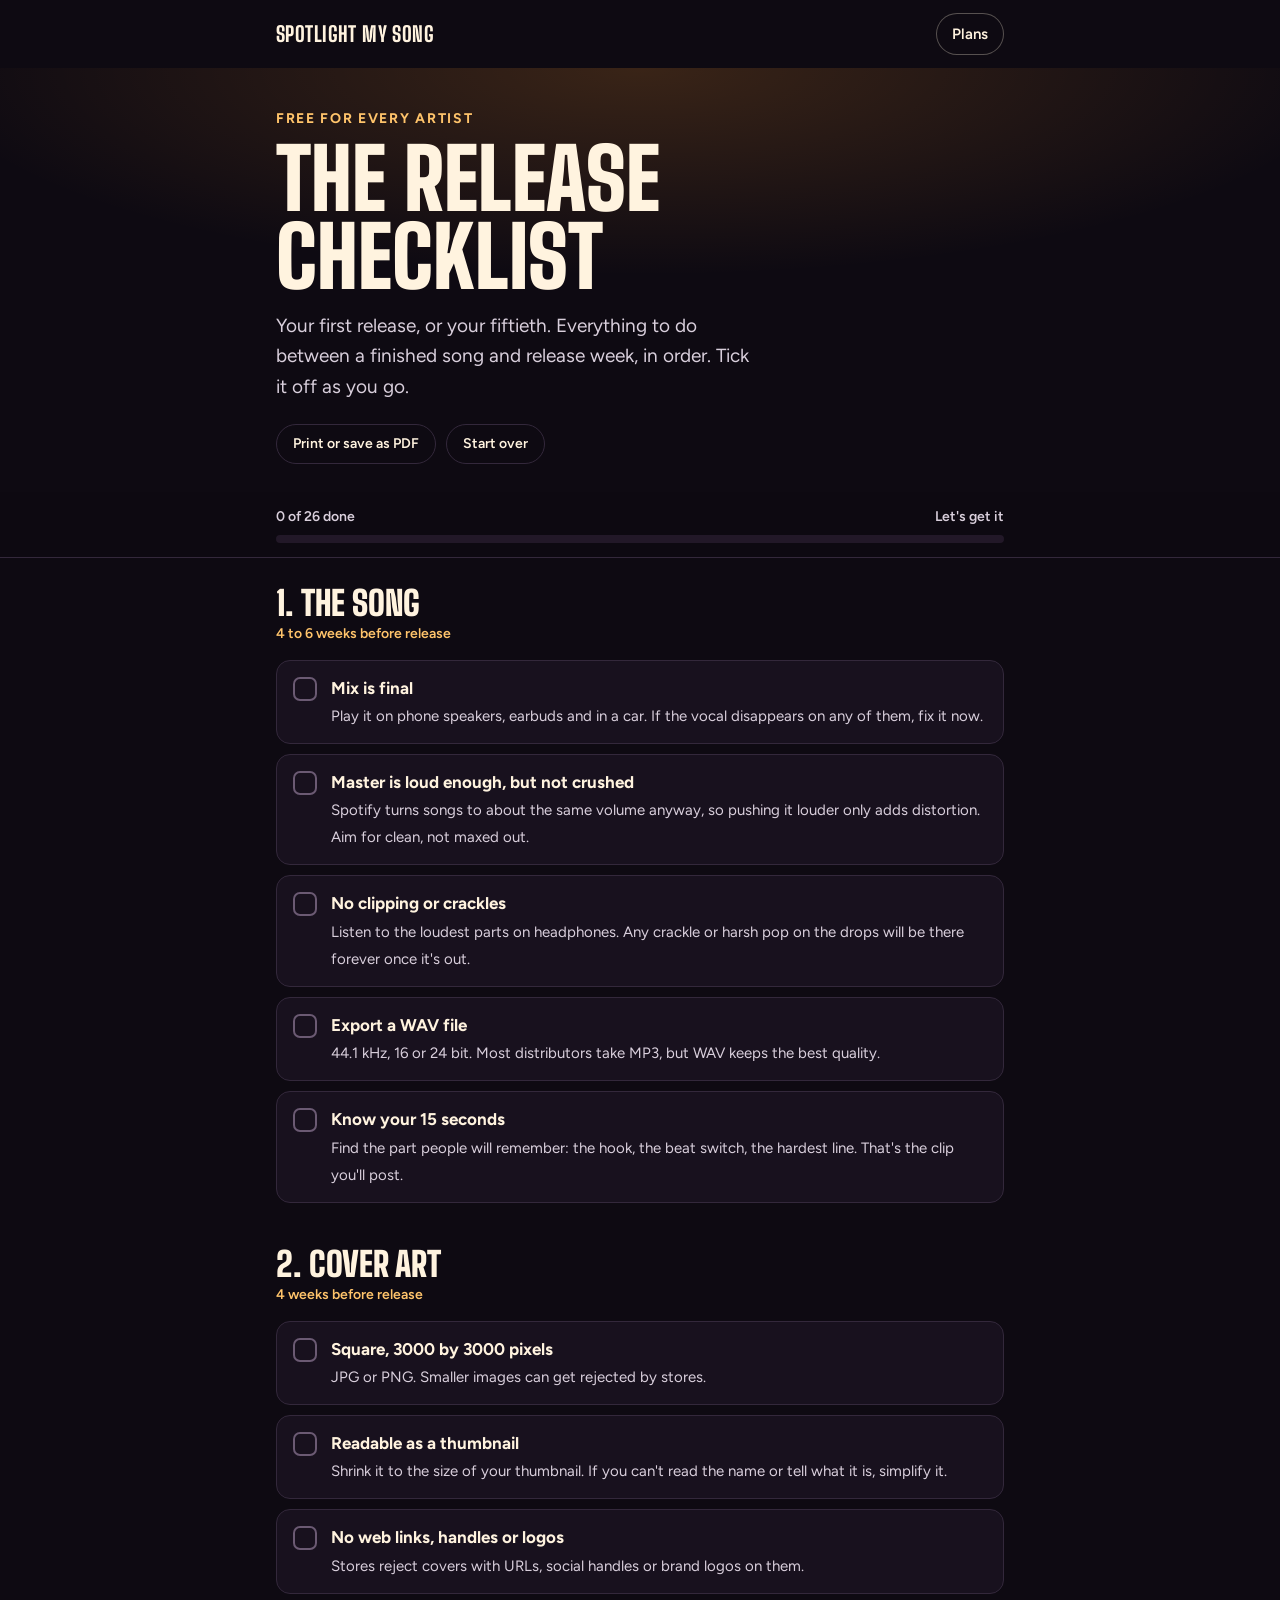
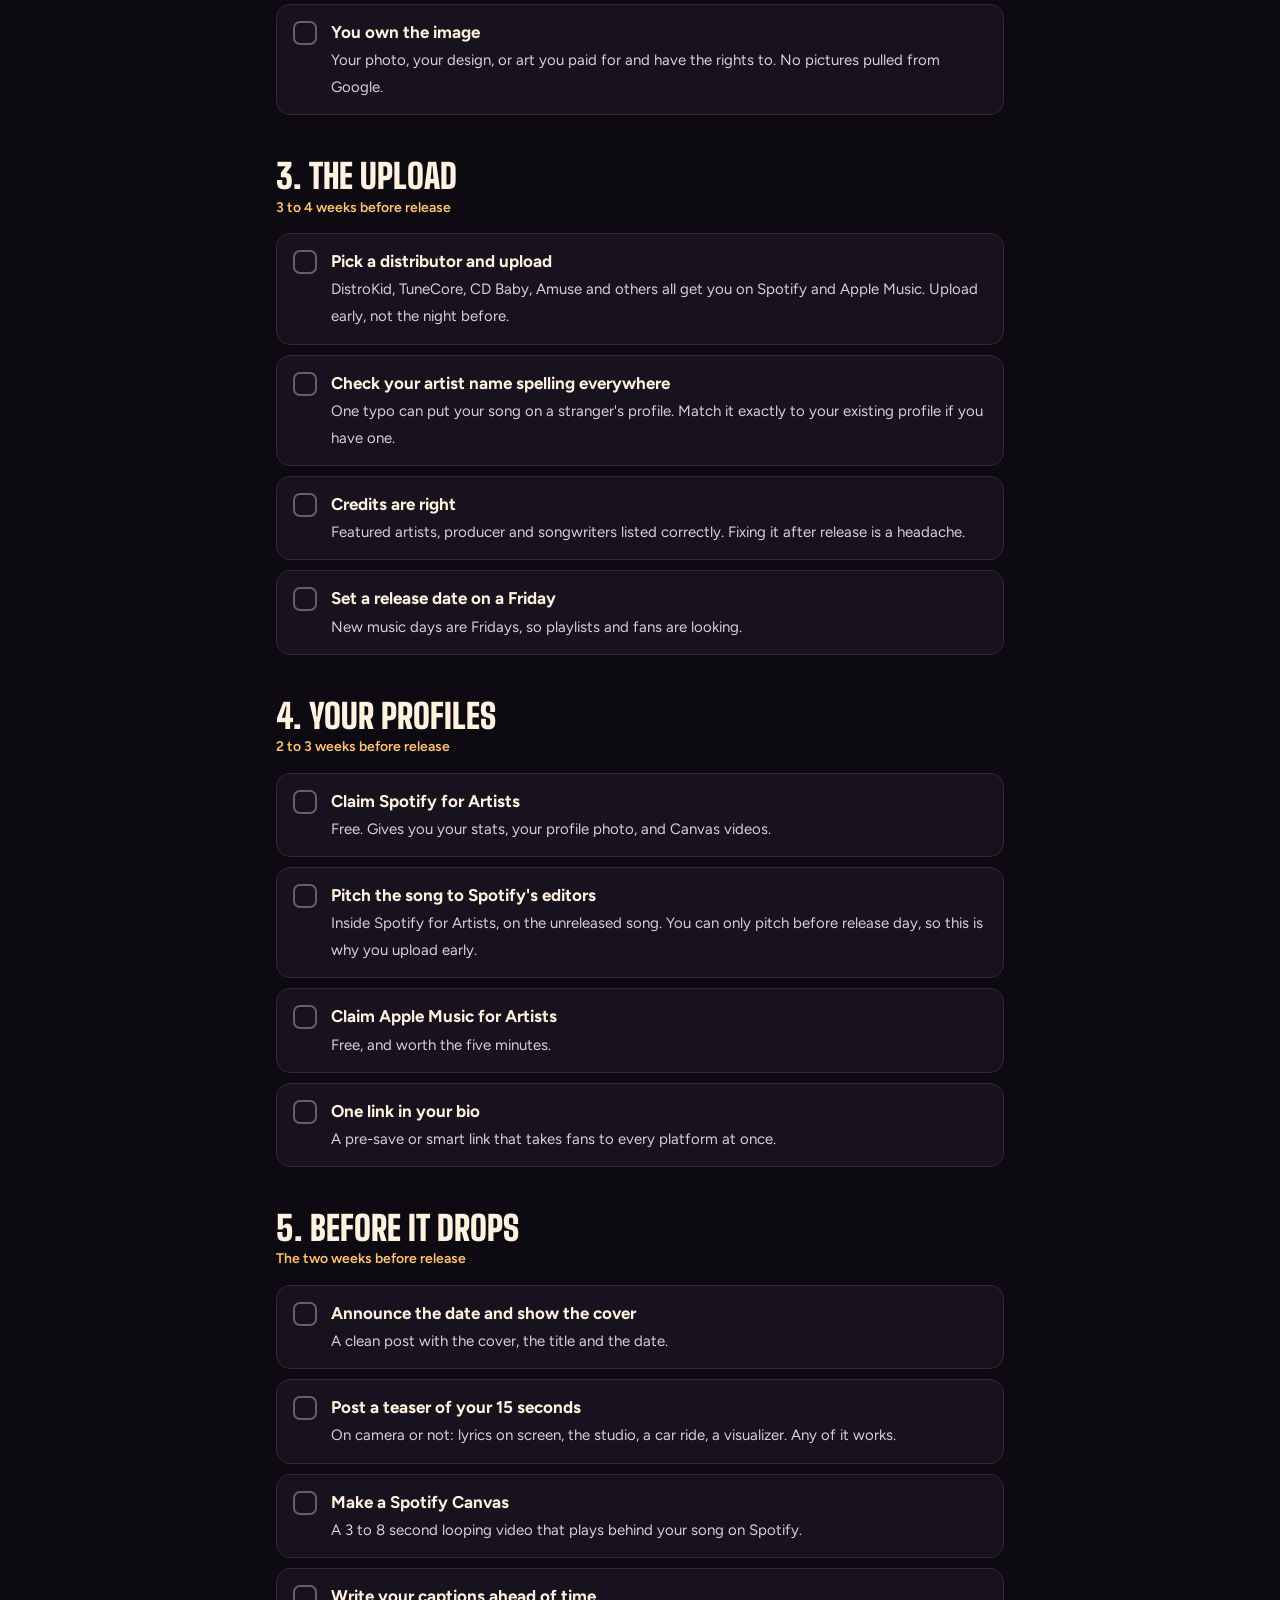
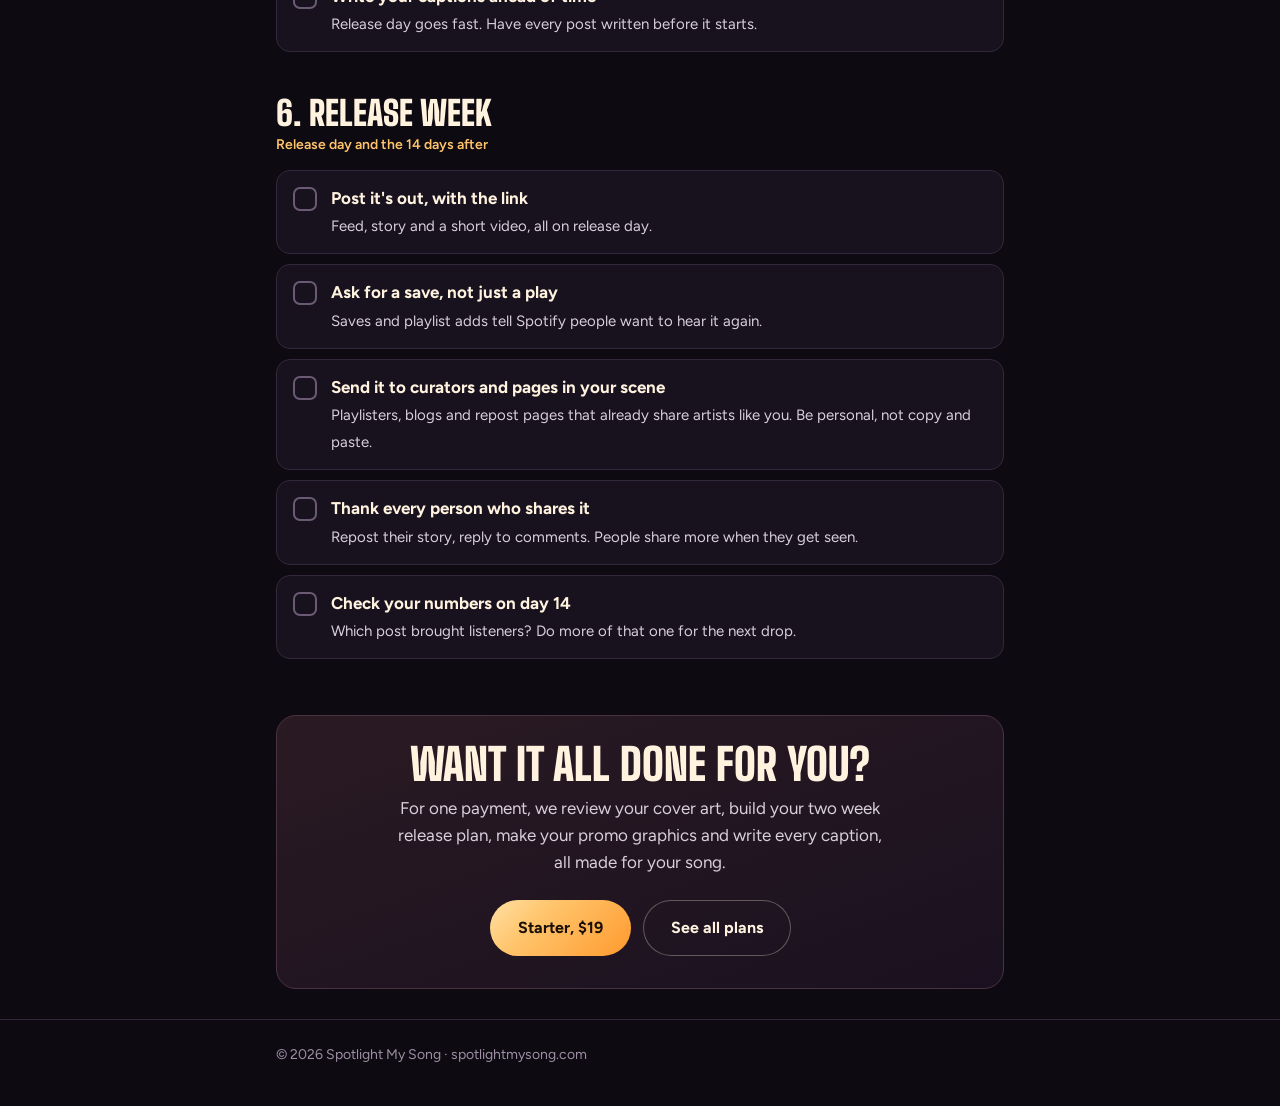
==== checklist/index.html @ d1c6d3a3 "Add free release checklist page Co-Authored-By: Claude Opus 5.5 <noreply@anthropic.com> Claude-Sessi" ====
<!doctype html>
<html lang="en">
<head>
<meta charset="utf-8">
<meta name="viewport" content="width=device-width, initial-scale=1">
<title>Free Release Checklist | Spotlight My Song</title>
<meta name="description" content="The free checklist for dropping your first song the right way. Song, cover art, upload, profiles, posts and release week, step by step.">
<meta name="theme-color" content="#0E0A12">
<meta property="og:title" content="Free Release Checklist for Independent Artists">
<meta property="og:description" content="Drop your next song the right way. 26 steps from finished mix to release week.">
<link rel="preconnect" href="https://fonts.googleapis.com">
<link rel="preconnect" href="https://fonts.gstatic.com" crossorigin>
<link href="https://fonts.googleapis.com/css2?family=Big+Shoulders+Display:wght@700;800;900&family=Figtree:wght@400;500;600;700&display=swap" rel="stylesheet">
<style>
:root{--night:#0E0A12;--night-2:#18111E;--night-3:#221828;--line:#33283B;--cream:#FFF3DF;--smoke:#D9CFDC;--tungsten:#FFC46B;--amber:#FF9A2E;--ember:#E2572F;--rose:#E8547F}
*{box-sizing:border-box;margin:0;padding:0}
body{background:var(--night);color:var(--cream);font-family:Figtree,system-ui,sans-serif;font-size:17px;line-height:1.6;-webkit-font-smoothing:antialiased}
a{color:inherit}
.wrap{max-width:760px;margin:0 auto;padding:0 16px}
.display{font-family:"Big Shoulders Display",Impact,sans-serif;font-weight:900;text-transform:uppercase;line-height:.92}
nav{display:flex;align-items:center;justify-content:space-between;height:68px}
.logo{font-family:"Big Shoulders Display",Impact,sans-serif;font-weight:800;font-size:21px;text-transform:uppercase;letter-spacing:.02em;text-decoration:none}
.nav-link{font-weight:600;font-size:15px;padding:9px 16px;border-radius:999px;box-shadow:0 0 0 1px rgba(255,243,223,.3) inset;text-decoration:none}
header{padding:40px 0 28px;background:radial-gradient(80% 70% at 50% 0%,rgba(255,154,46,.18),transparent 70%)}
.kicker{color:var(--tungsten);font-weight:700;font-size:14px;letter-spacing:.12em;text-transform:uppercase}
h1{font-size:clamp(46px,10vw,84px);margin:10px 0 16px}
.lede{color:var(--smoke);font-size:19px;max-width:40ch}
.progress{position:sticky;top:0;z-index:5;background:rgba(14,10,18,.94);backdrop-filter:blur(8px);padding:14px 0;border-bottom:1px solid var(--line)}
.bar{height:8px;border-radius:99px;background:var(--night-3);overflow:hidden;margin-top:6px}
.bar i{display:block;height:100%;width:0;background:linear-gradient(90deg,var(--tungsten),var(--amber));transition:width .25s}
.ptext{display:flex;justify-content:space-between;font-size:14px;font-weight:600;color:var(--smoke)}
section{padding:30px 0 6px}
h2{font-size:34px;margin-bottom:4px}
.when{color:var(--tungsten);font-size:14px;font-weight:600;margin-bottom:14px}
label.item{display:flex;gap:14px;align-items:flex-start;background:var(--night-2);border:1px solid var(--line);border-radius:14px;padding:14px 16px;margin-bottom:10px;cursor:pointer}
label.item input{appearance:none;flex:none;width:24px;height:24px;margin-top:2px;border-radius:7px;border:2px solid #6B5A73;display:grid;place-content:center;cursor:pointer}
label.item input:checked{background:var(--amber);border-color:var(--amber)}
label.item input:checked::after{content:"";width:6px;height:11px;border:solid #1B0F05;border-width:0 3px 3px 0;transform:rotate(45deg) translate(-1px,-1px)}
label.item input:focus-visible{outline:2px solid var(--tungsten);outline-offset:2px}
.item b{display:block;font-weight:700}
.item span{color:var(--smoke);font-size:15px}
label.item:has(input:checked) b{text-decoration:line-through;text-decoration-color:rgba(255,196,107,.7)}
.cta{margin:40px 0 30px;padding:28px 22px;border-radius:20px;background:linear-gradient(160deg,#2A1A22,#1A1120);border:1px solid #4A3340;text-align:center}
.cta h2{font-size:clamp(32px,7vw,44px);margin-bottom:10px}
.cta p{color:var(--smoke);max-width:44ch;margin:0 auto 20px}
.btn{display:inline-flex;align-items:center;justify-content:center;font-weight:700;font-size:16px;padding:15px 28px;border-radius:999px;text-decoration:none;
  background:linear-gradient(135deg,#FFE0A3,var(--tungsten) 35%,var(--amber));color:#1B0F05;margin:4px}
.btn.line{background:transparent;color:var(--cream);box-shadow:0 0 0 1px rgba(255,243,223,.3) inset}
.tools{display:flex;gap:10px;flex-wrap:wrap;margin-top:22px}
.tools button{font:inherit;font-size:14px;font-weight:600;color:var(--cream);background:transparent;border:1px solid var(--line);border-radius:999px;padding:8px 16px;cursor:pointer}
footer{border-top:1px solid var(--line);padding:24px 0 40px;color:#9C8FA3;font-size:14px}
@media print{
  body{background:#fff;color:#000}
  nav,.progress,.cta,.tools,footer{display:none}
  header{background:none;padding:0 0 10px}
  .lede,.item span{color:#333}
  .kicker,.when{color:#000}
  label.item{background:#fff;border:1px solid #bbb;break-inside:avoid;padding:8px 12px;margin-bottom:6px}
  label.item input{border-color:#000}
}
</style>
</head>
<body>
<div class="wrap">
<nav>
  <a href="/" class="logo">Spotlight My Song</a>
  <a href="/#plans" class="nav-link">Plans</a>
</nav>
</div>

<header>
  <div class="wrap">
    <div class="kicker">Free for every artist</div>
    <h1 class="display">The release checklist</h1>
    <p class="lede">Your first release, or your fiftieth. Everything to do between a finished song and release week, in order. Tick it off as you go.</p>
    <div class="tools">
      <button type="button" onclick="window.print()">Print or save as PDF</button>
      <button type="button" id="reset">Start over</button>
    </div>
  </div>
</header>

<div class="progress">
  <div class="wrap">
    <div class="ptext"><span id="pcount">0 of 0 done</span><span id="pmsg">Let's get it</span></div>
    <div class="bar"><i id="pbar"></i></div>
  </div>
</div>

<main class="wrap" id="list">

<section>
  <h2 class="display">1. The song</h2>
  <div class="when">4 to 6 weeks before release</div>
  <label class="item"><input type="checkbox"><div><b>Mix is final</b><span>Play it on phone speakers, earbuds and in a car. If the vocal disappears on any of them, fix it now.</span></div></label>
  <label class="item"><input type="checkbox"><div><b>Master is loud enough, but not crushed</b><span>Spotify turns songs to about the same volume anyway, so pushing it louder only adds distortion. Aim for clean, not maxed out.</span></div></label>
  <label class="item"><input type="checkbox"><div><b>No clipping or crackles</b><span>Listen to the loudest parts on headphones. Any crackle or harsh pop on the drops will be there forever once it's out.</span></div></label>
  <label class="item"><input type="checkbox"><div><b>Export a WAV file</b><span>44.1 kHz, 16 or 24 bit. Most distributors take MP3, but WAV keeps the best quality.</span></div></label>
  <label class="item"><input type="checkbox"><div><b>Know your 15 seconds</b><span>Find the part people will remember: the hook, the beat switch, the hardest line. That's the clip you'll post.</span></div></label>
</section>

<section>
  <h2 class="display">2. Cover art</h2>
  <div class="when">4 weeks before release</div>
  <label class="item"><input type="checkbox"><div><b>Square, 3000 by 3000 pixels</b><span>JPG or PNG. Smaller images can get rejected by stores.</span></div></label>
  <label class="item"><input type="checkbox"><div><b>Readable as a thumbnail</b><span>Shrink it to the size of your thumbnail. If you can't read the name or tell what it is, simplify it.</span></div></label>
  <label class="item"><input type="checkbox"><div><b>No web links, handles or logos</b><span>Stores reject covers with URLs, social handles or brand logos on them.</span></div></label>
  <label class="item"><input type="checkbox"><div><b>You own the image</b><span>Your photo, your design, or art you paid for and have the rights to. No pictures pulled from Google.</span></div></label>
</section>

<section>
  <h2 class="display">3. The upload</h2>
  <div class="when">3 to 4 weeks before release</div>
  <label class="item"><input type="checkbox"><div><b>Pick a distributor and upload</b><span>DistroKid, TuneCore, CD Baby, Amuse and others all get you on Spotify and Apple Music. Upload early, not the night before.</span></div></label>
  <label class="item"><input type="checkbox"><div><b>Check your artist name spelling everywhere</b><span>One typo can put your song on a stranger's profile. Match it exactly to your existing profile if you have one.</span></div></label>
  <label class="item"><input type="checkbox"><div><b>Credits are right</b><span>Featured artists, producer and songwriters listed correctly. Fixing it after release is a headache.</span></div></label>
  <label class="item"><input type="checkbox"><div><b>Set a release date on a Friday</b><span>New music days are Fridays, so playlists and fans are looking.</span></div></label>
</section>

<section>
  <h2 class="display">4. Your profiles</h2>
  <div class="when">2 to 3 weeks before release</div>
  <label class="item"><input type="checkbox"><div><b>Claim Spotify for Artists</b><span>Free. Gives you your stats, your profile photo, and Canvas videos.</span></div></label>
  <label class="item"><input type="checkbox"><div><b>Pitch the song to Spotify's editors</b><span>Inside Spotify for Artists, on the unreleased song. You can only pitch before release day, so this is why you upload early.</span></div></label>
  <label class="item"><input type="checkbox"><div><b>Claim Apple Music for Artists</b><span>Free, and worth the five minutes.</span></div></label>
  <label class="item"><input type="checkbox"><div><b>One link in your bio</b><span>A pre-save or smart link that takes fans to every platform at once.</span></div></label>
</section>

<section>
  <h2 class="display">5. Before it drops</h2>
  <div class="when">The two weeks before release</div>
  <label class="item"><input type="checkbox"><div><b>Announce the date and show the cover</b><span>A clean post with the cover, the title and the date.</span></div></label>
  <label class="item"><input type="checkbox"><div><b>Post a teaser of your 15 seconds</b><span>On camera or not: lyrics on screen, the studio, a car ride, a visualizer. Any of it works.</span></div></label>
  <label class="item"><input type="checkbox"><div><b>Make a Spotify Canvas</b><span>A 3 to 8 second looping video that plays behind your song on Spotify.</span></div></label>
  <label class="item"><input type="checkbox"><div><b>Write your captions ahead of time</b><span>Release day goes fast. Have every post written before it starts.</span></div></label>
</section>

<section>
  <h2 class="display">6. Release week</h2>
  <div class="when">Release day and the 14 days after</div>
  <label class="item"><input type="checkbox"><div><b>Post it's out, with the link</b><span>Feed, story and a short video, all on release day.</span></div></label>
  <label class="item"><input type="checkbox"><div><b>Ask for a save, not just a play</b><span>Saves and playlist adds tell Spotify people want to hear it again.</span></div></label>
  <label class="item"><input type="checkbox"><div><b>Send it to curators and pages in your scene</b><span>Playlisters, blogs and repost pages that already share artists like you. Be personal, not copy and paste.</span></div></label>
  <label class="item"><input type="checkbox"><div><b>Thank every person who shares it</b><span>Repost their story, reply to comments. People share more when they get seen.</span></div></label>
  <label class="item"><input type="checkbox"><div><b>Check your numbers on day 14</b><span>Which post brought listeners? Do more of that one for the next drop.</span></div></label>
</section>

<div class="cta">
  <h2 class="display">Want it all done for you?</h2>
  <p>For one payment, we review your cover art, build your two week release plan, make your promo graphics and write every caption, all made for your song.</p>
  <a class="btn" href="https://buy.stripe.com/28E28qdlX9ce2O96oC2ZO02">Starter, $19</a>
  <a class="btn line" href="/#plans">See all plans</a>
</div>

</main>

<footer>
  <div class="wrap">© 2026 Spotlight My Song · spotlightmysong.com</div>
</footer>

<script>
(function(){
  var KEY="sms-checklist-v1";
  var boxes=[].slice.call(document.querySelectorAll('#list input[type=checkbox]'));
  var saved=[];
  try{saved=JSON.parse(localStorage.getItem(KEY)||"[]")}catch(e){}
  boxes.forEach(function(b,i){ if(saved[i]) b.checked=true; b.addEventListener('change',update); });
  function update(){
    var done=boxes.filter(function(b){return b.checked}).length, n=boxes.length;
    document.getElementById('pcount').textContent=done+" of "+n+" done";
    document.getElementById('pbar').style.width=(done/n*100)+"%";
    var m = done===0?"Let's get it":done===n?"Ready to drop":done>n/2?"Almost there":"Keep going";
    document.getElementById('pmsg').textContent=m;
    try{localStorage.setItem(KEY,JSON.stringify(boxes.map(function(b){return b.checked})))}catch(e){}
  }
  document.getElementById('reset').addEventListener('click',function(){boxes.forEach(function(b){b.checked=false});update();});
  update();
})();
</script>
</body>
</html>
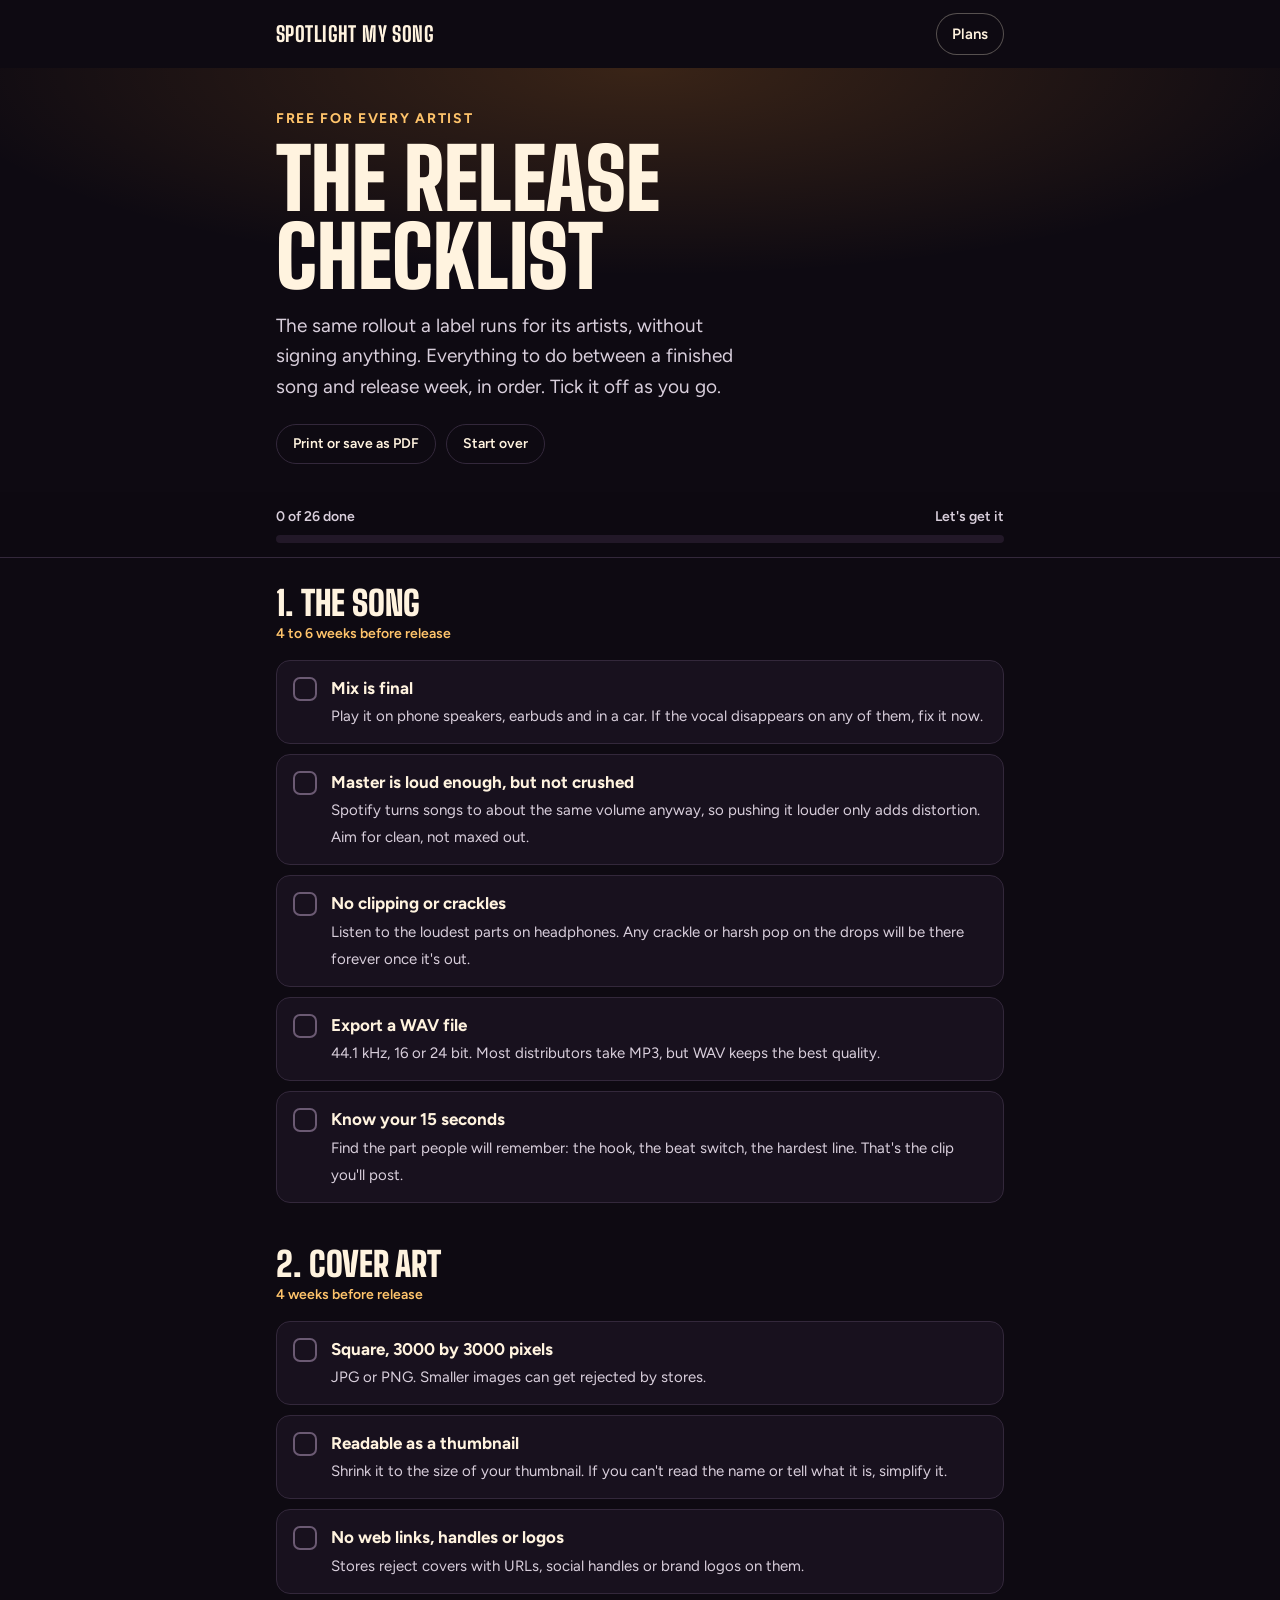
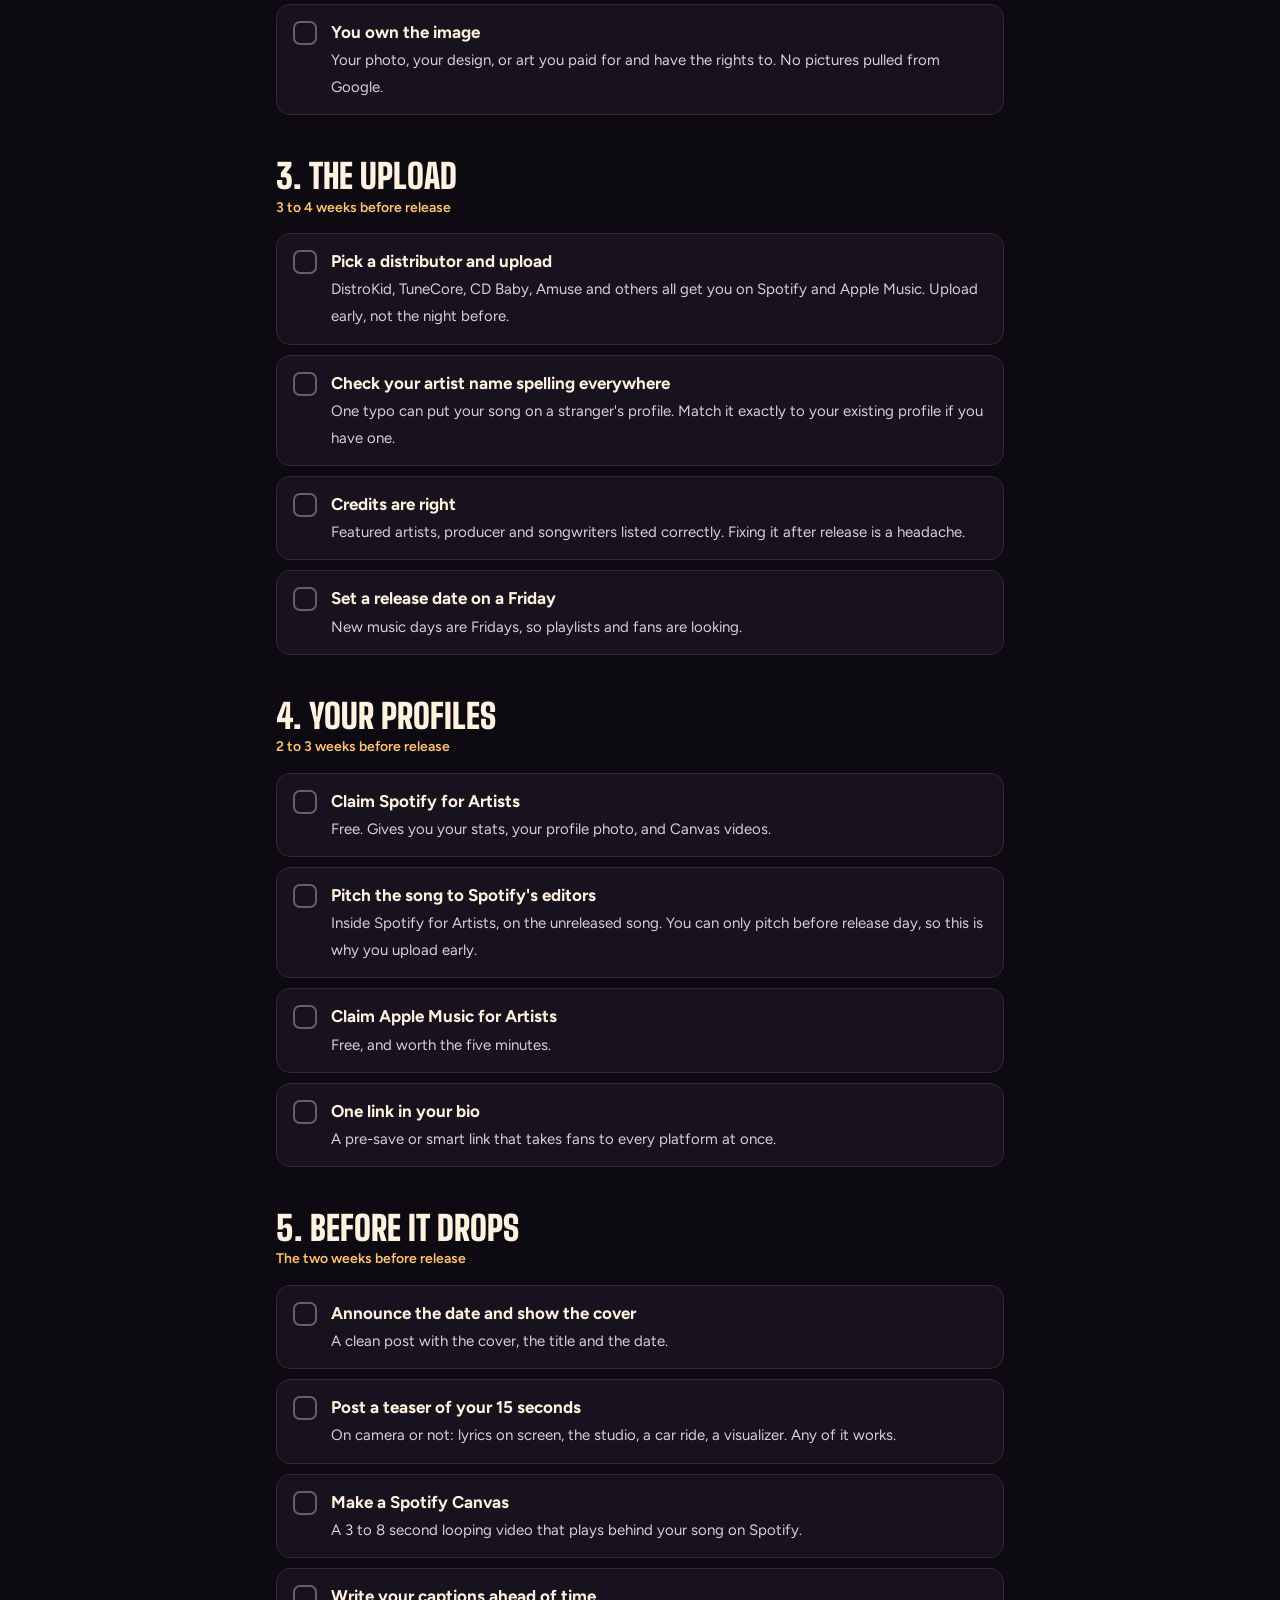
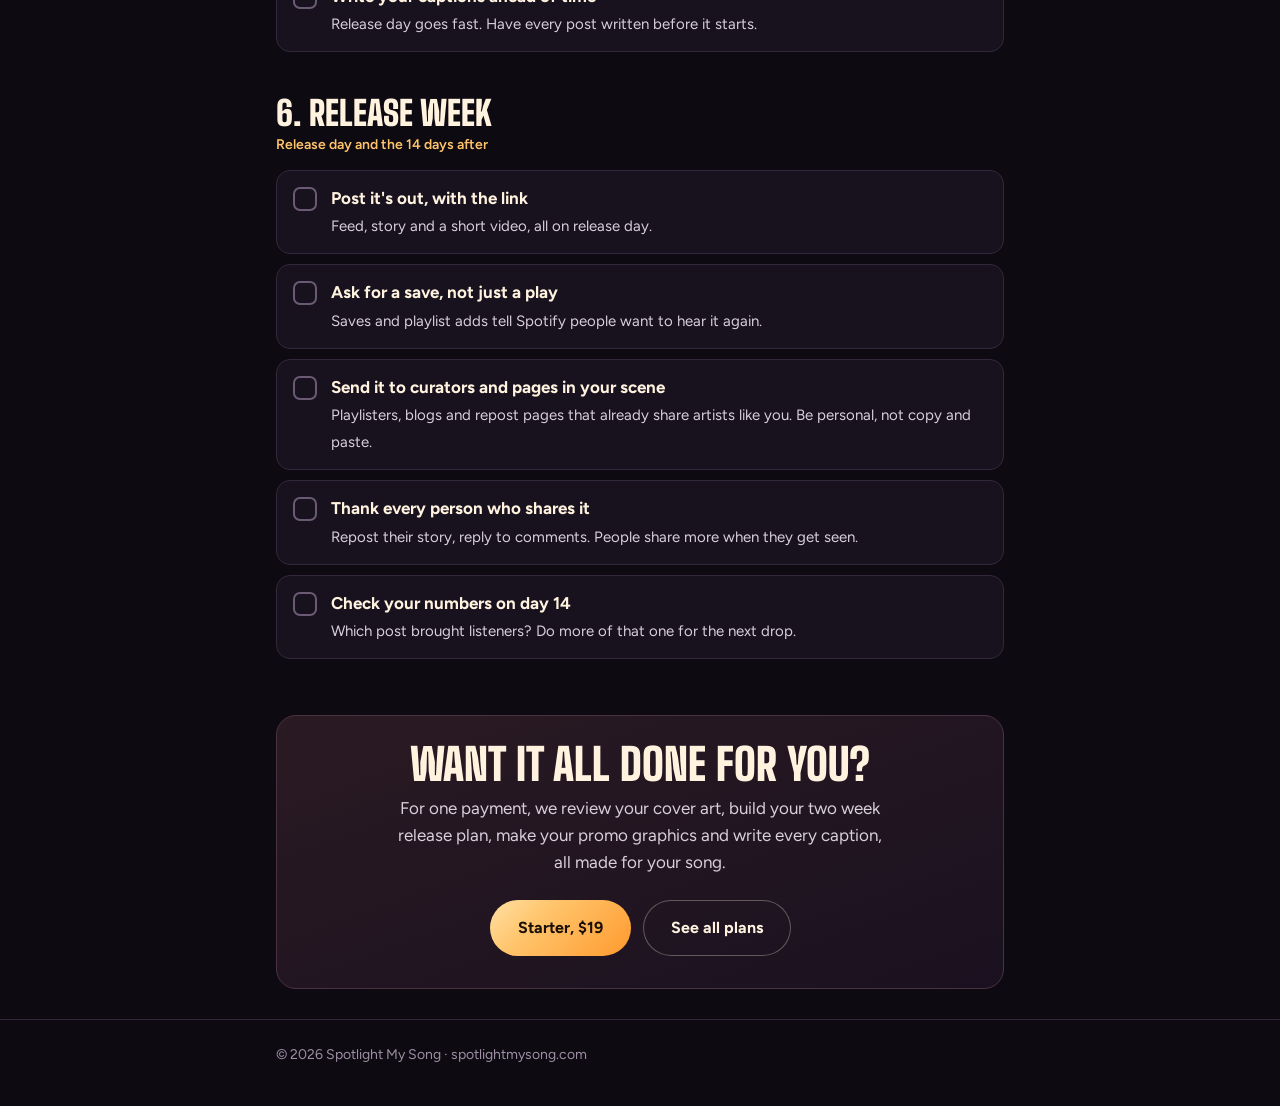
==== commit 40bf36f9: "Make delivery plans trackable, add label-style next steps, link free checklist Co-Authored-By: Claud" ====
--- a/checklist/index.html
+++ b/checklist/index.html
@@ -72,7 +72,7 @@
   <div class="wrap">
     <div class="kicker">Free for every artist</div>
     <h1 class="display">The release checklist</h1>
-    <p class="lede">Your first release, or your fiftieth. Everything to do between a finished song and release week, in order. Tick it off as you go.</p>
+    <p class="lede">The same rollout a label runs for its artists, without signing anything. Everything to do between a finished song and release week, in order. Tick it off as you go.</p>
     <div class="tools">
       <button type="button" onclick="window.print()">Print or save as PDF</button>
       <button type="button" id="reset">Start over</button>
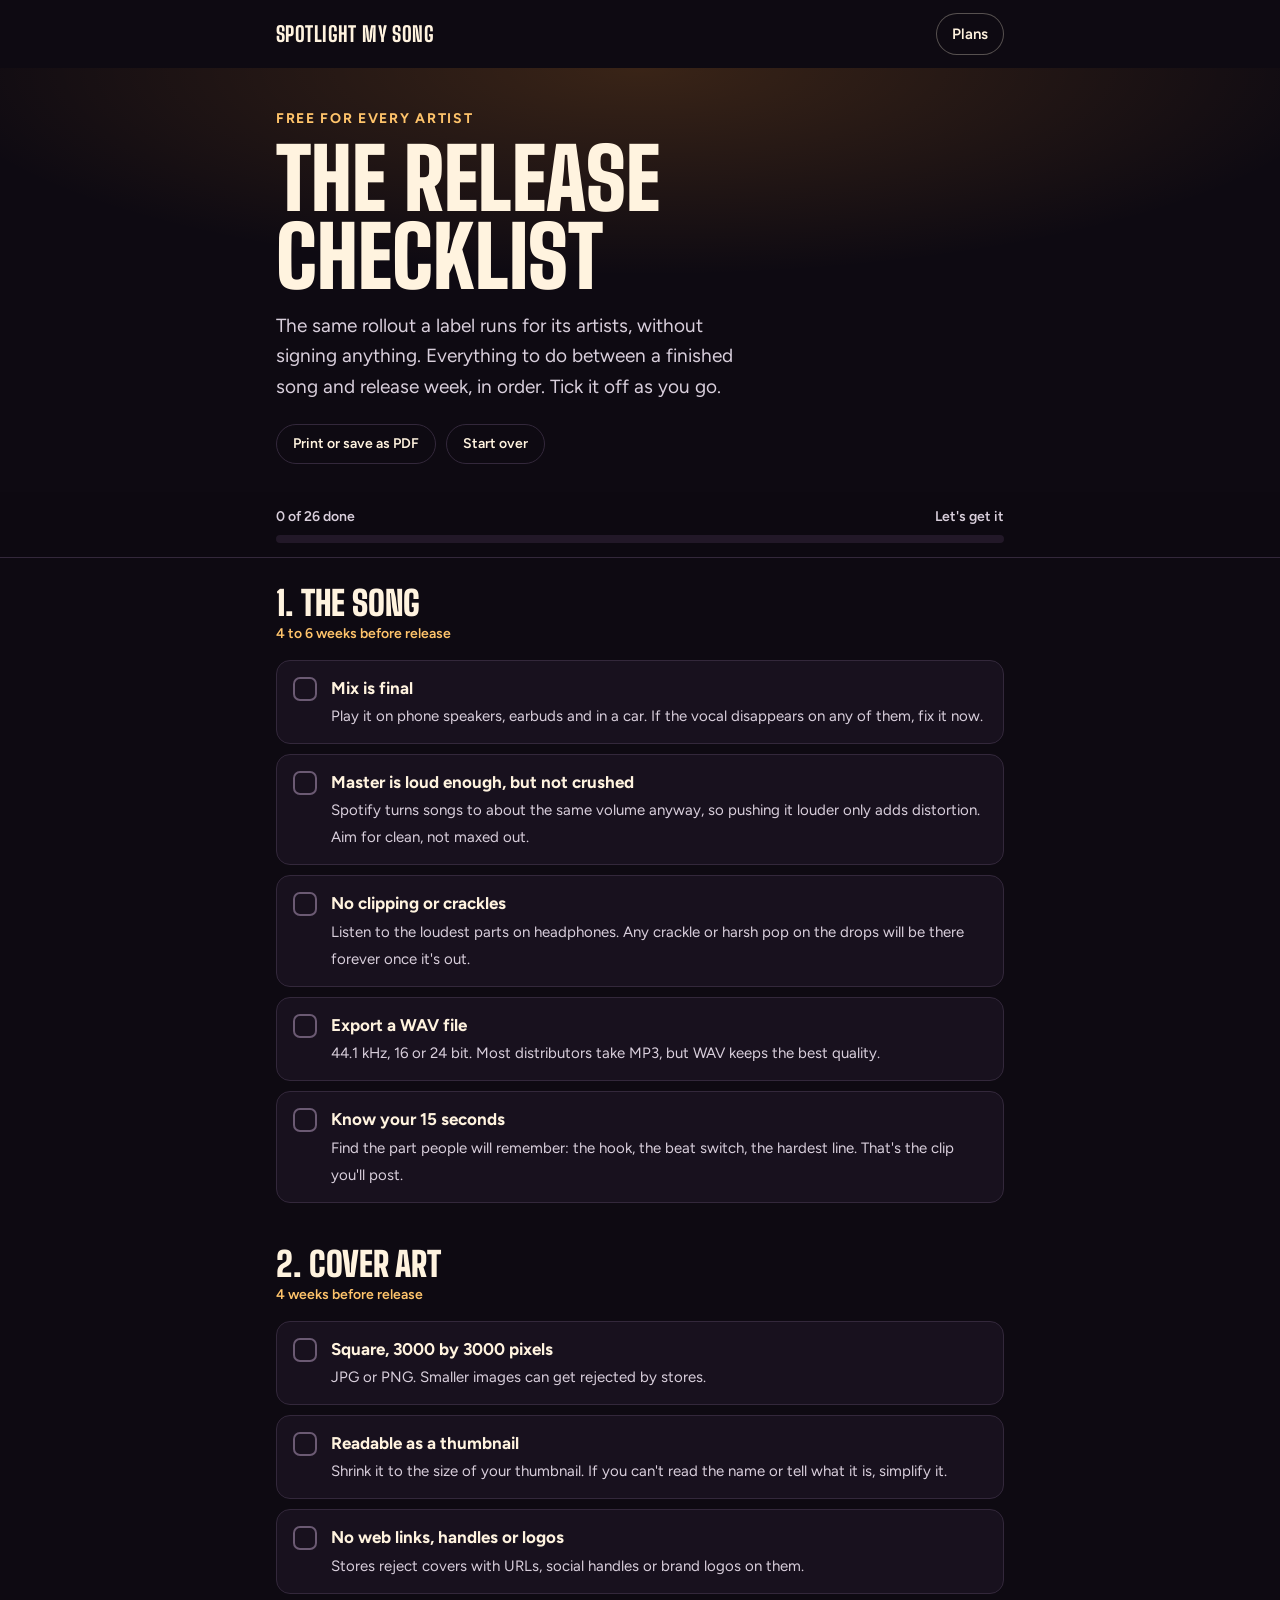
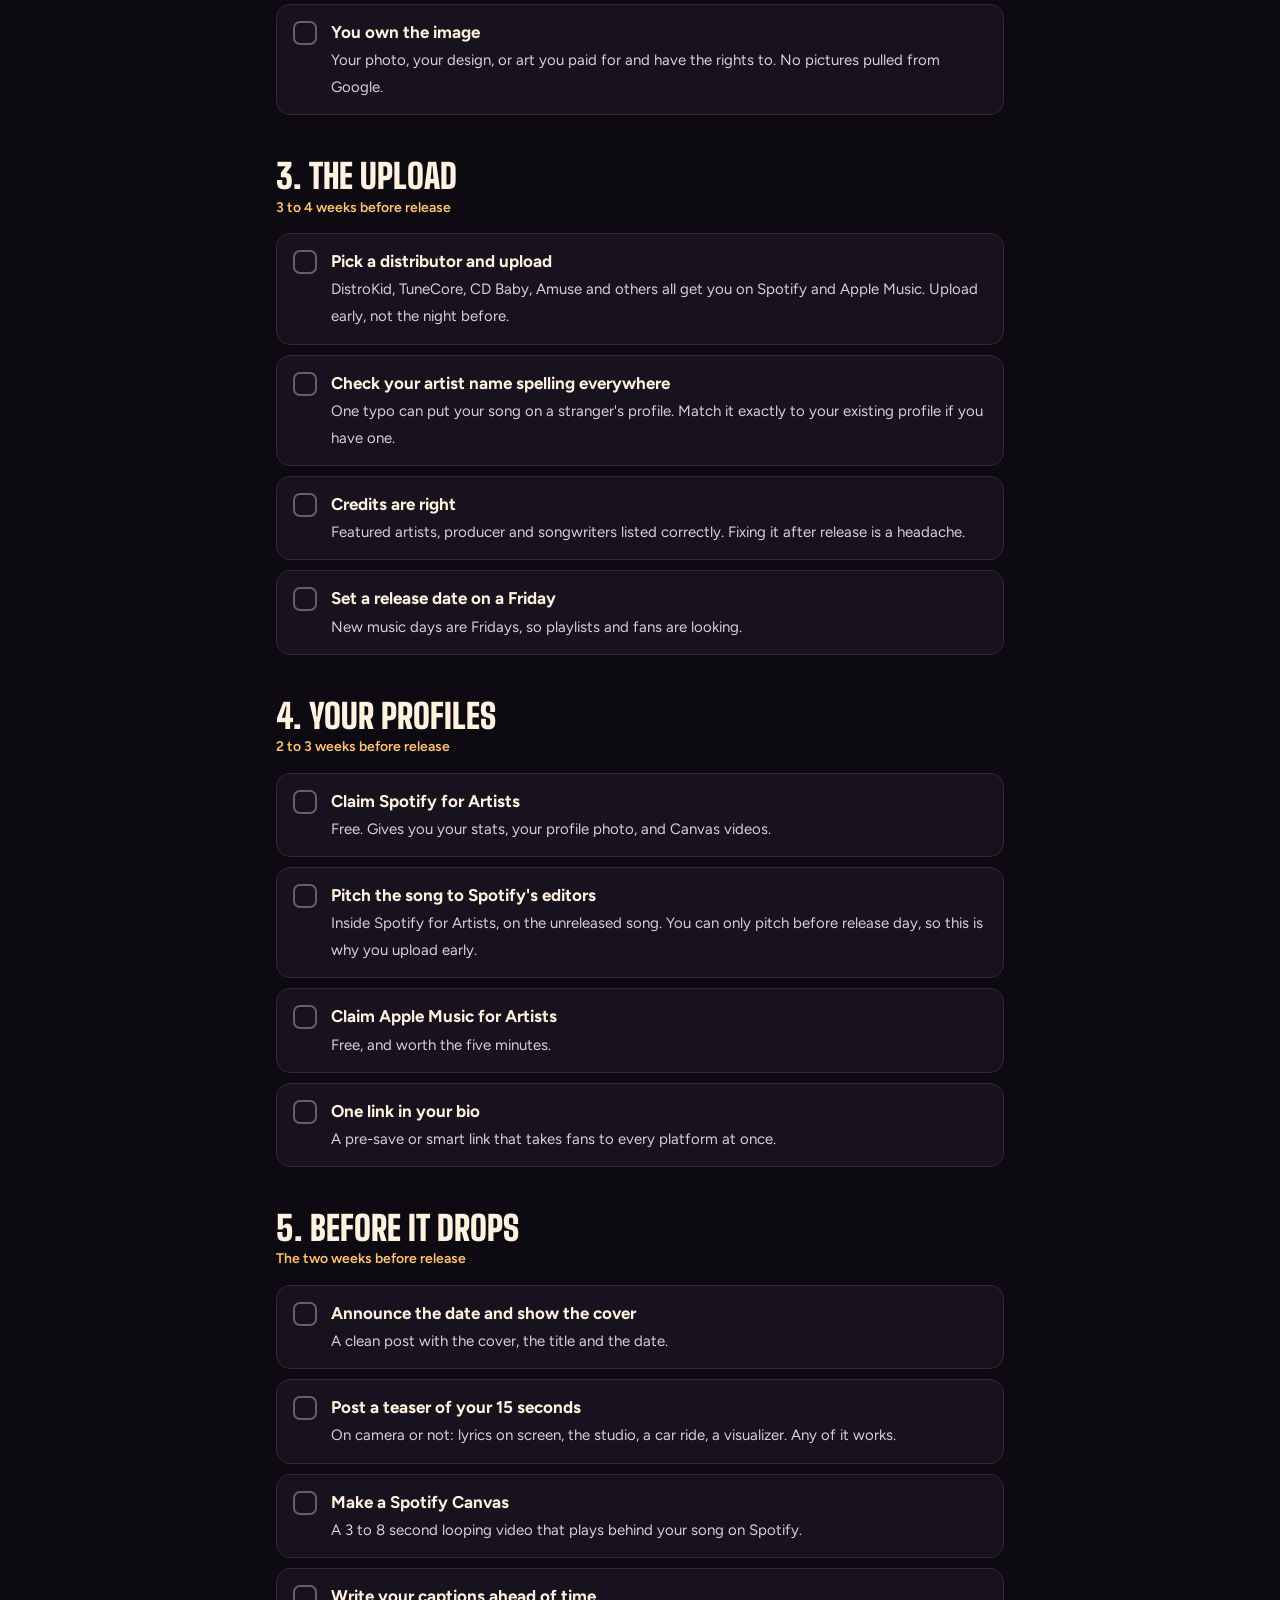
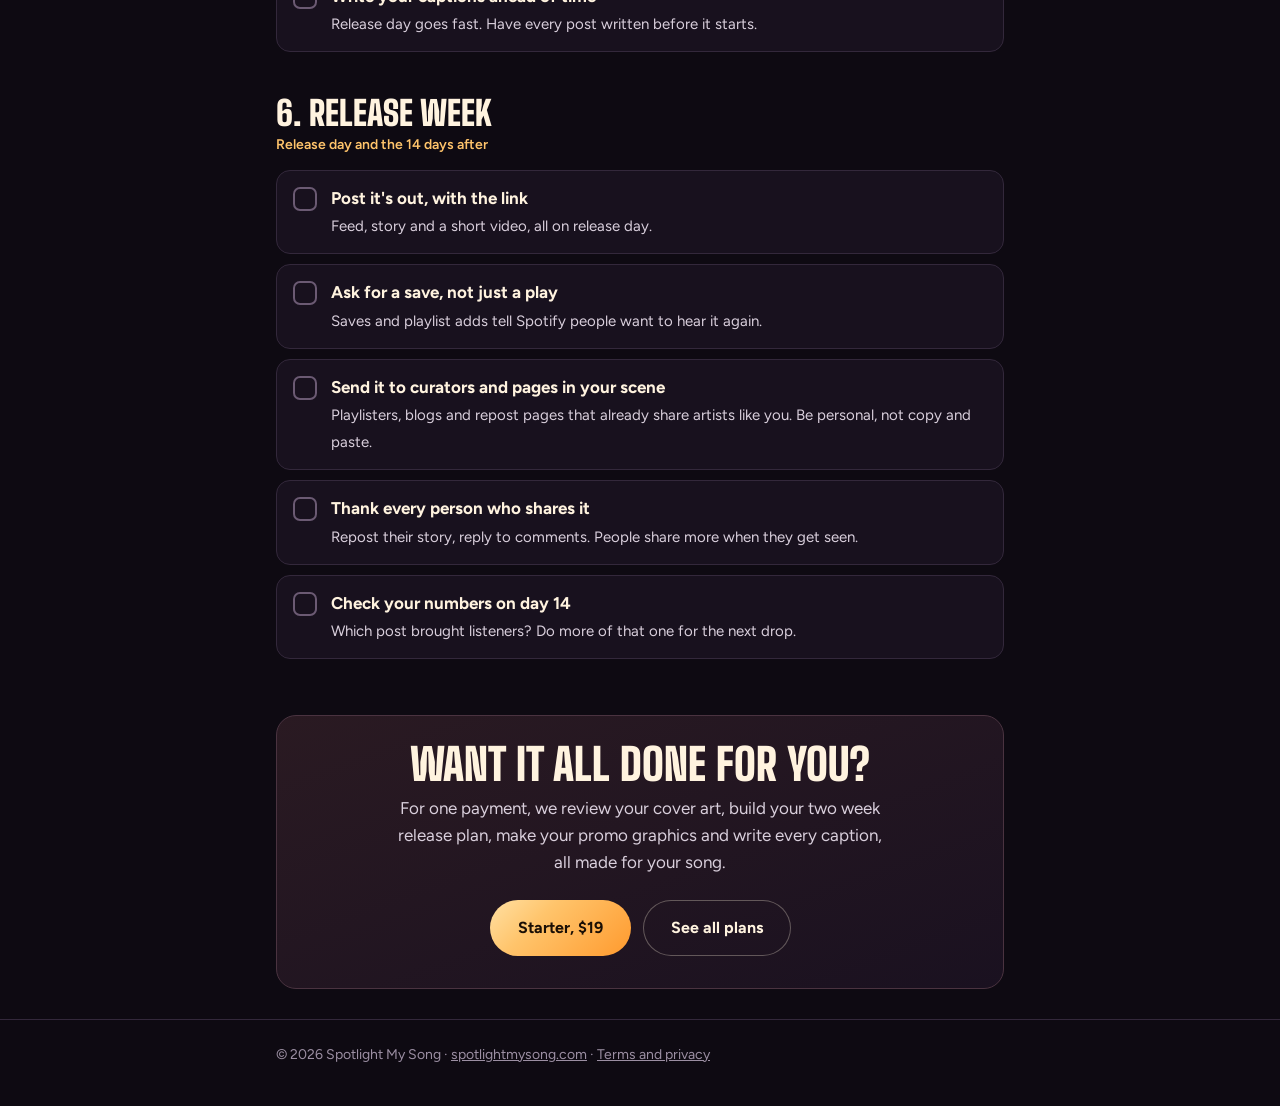
==== commit cceee014: "Founding Artist offer, terms and privacy page, social preview, launch content Co-Authored-By: Claude" ====
--- a/checklist/index.html
+++ b/checklist/index.html
@@ -6,6 +6,11 @@
 <title>Free Release Checklist | Spotlight My Song</title>
 <meta name="description" content="The free checklist for dropping your first song the right way. Song, cover art, upload, profiles, posts and release week, step by step.">
 <meta name="theme-color" content="#0E0A12">
+<link rel="icon" href="/favicon.png" type="image/png">
+<meta property="og:type" content="website">
+<meta property="og:url" content="https://spotlightmysong.com/checklist/">
+<meta property="og:image" content="https://spotlightmysong.com/og.jpg">
+<meta name="twitter:card" content="summary_large_image">
 <meta property="og:title" content="Free Release Checklist for Independent Artists">
 <meta property="og:description" content="Drop your next song the right way. 26 steps from finished mix to release week.">
 <link rel="preconnect" href="https://fonts.googleapis.com">
@@ -155,7 +160,7 @@
 </main>
 
 <footer>
-  <div class="wrap">© 2026 Spotlight My Song · spotlightmysong.com</div>
+  <div class="wrap">© 2026 Spotlight My Song · <a href="/">spotlightmysong.com</a> · <a href="/terms/">Terms and privacy</a></div>
 </footer>
 
 <script>
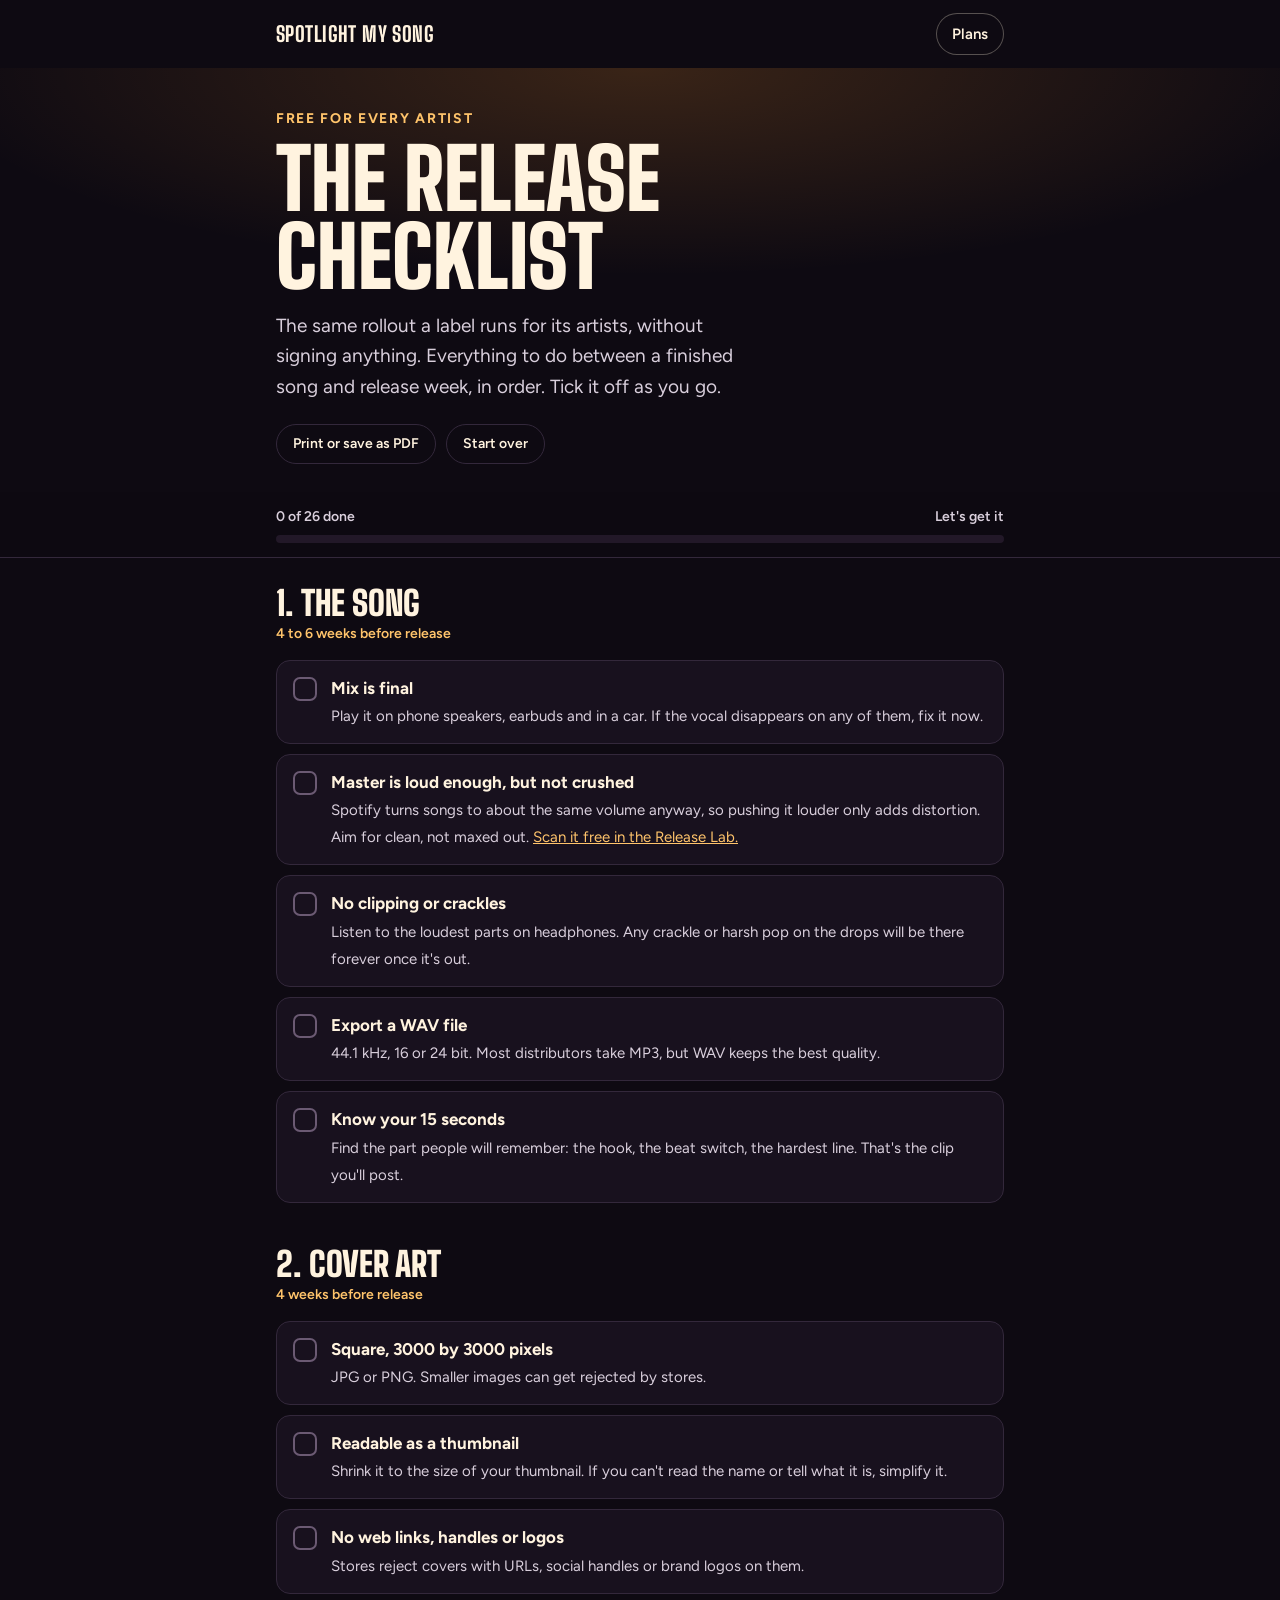
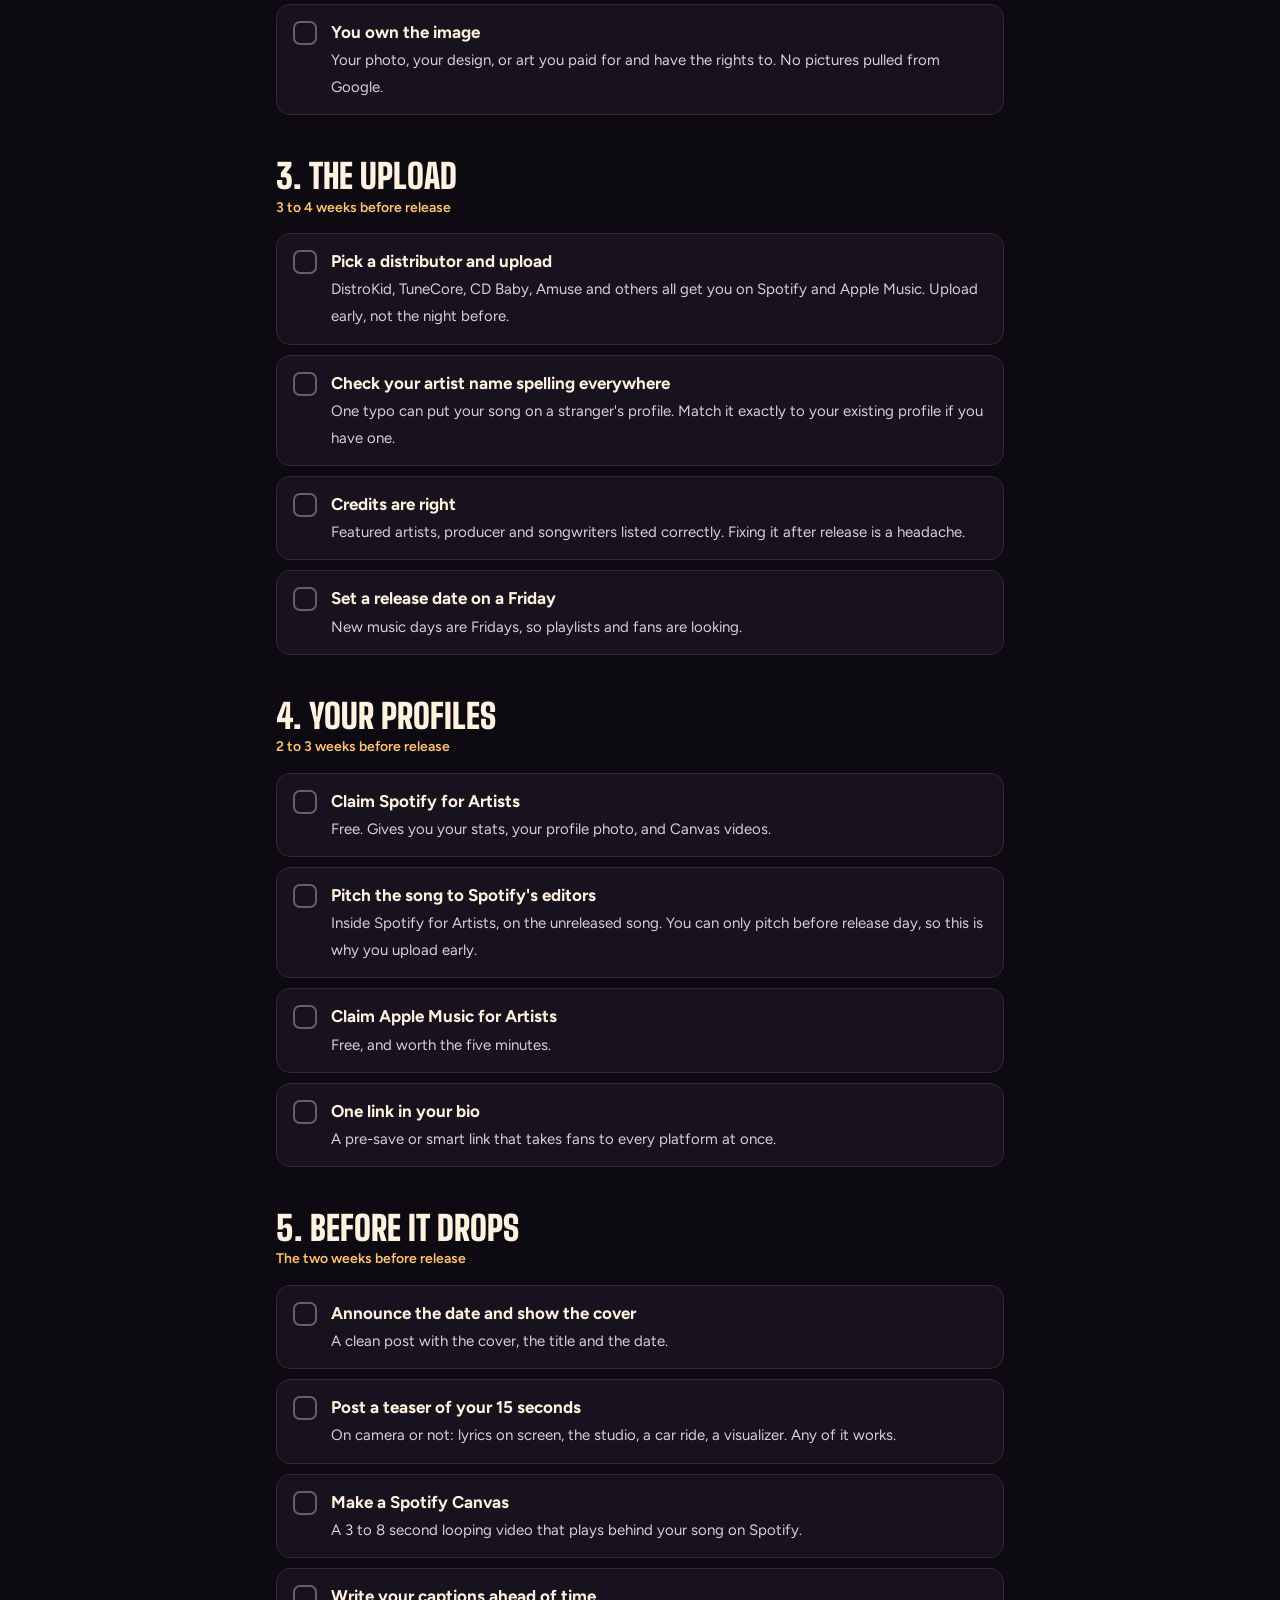
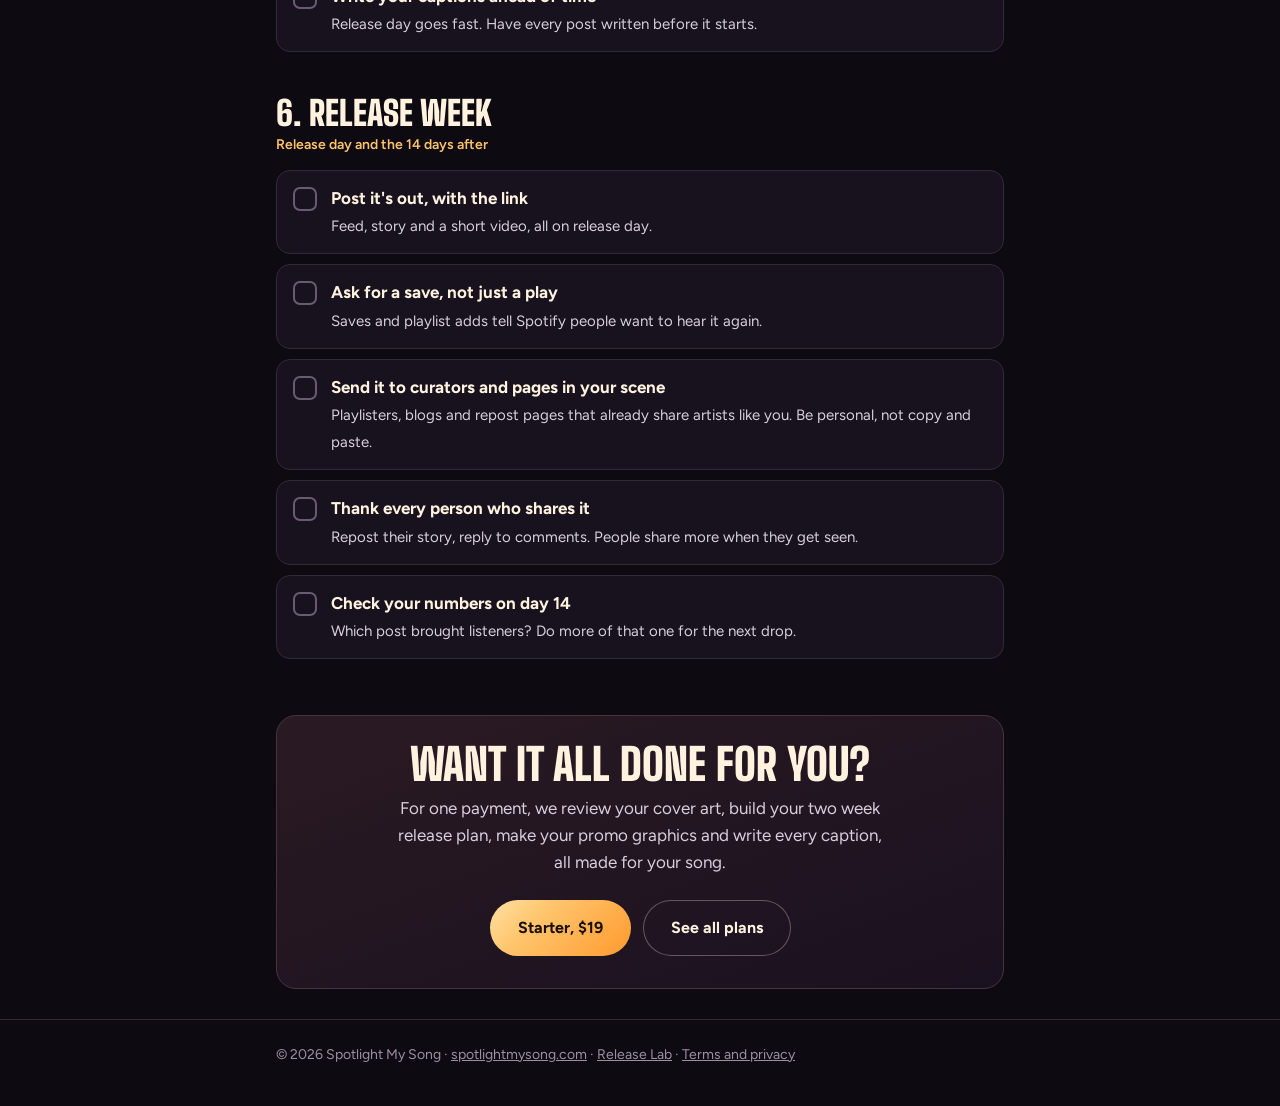
==== commit 3a5fdbd5: "Add Release Lab: in-browser sound check, hook finder, cover check and release planner Co-Authored-By" ====
--- a/checklist/index.html
+++ b/checklist/index.html
@@ -2,6 +2,9 @@
 <html lang="en">
 <head>
 <meta charset="utf-8">
+<meta name="color-scheme" content="dark">
+<meta name="darkreader-lock">
+
 <meta name="viewport" content="width=device-width, initial-scale=1">
 <title>Free Release Checklist | Spotlight My Song</title>
 <meta name="description" content="The free checklist for dropping your first song the right way. Song, cover art, upload, profiles, posts and release week, step by step.">
@@ -53,6 +56,8 @@
 .btn.line{background:transparent;color:var(--cream);box-shadow:0 0 0 1px rgba(255,243,223,.3) inset}
 .tools{display:flex;gap:10px;flex-wrap:wrap;margin-top:22px}
 .tools button{font:inherit;font-size:14px;font-weight:600;color:var(--cream);background:transparent;border:1px solid var(--line);border-radius:999px;padding:8px 16px;cursor:pointer}
+:root{color-scheme:dark}
+.btn:not(.line){-webkit-text-fill-color:#1B0F05}
 footer{border-top:1px solid var(--line);padding:24px 0 40px;color:#9C8FA3;font-size:14px}
 @media print{
   body{background:#fff;color:#000}
@@ -98,7 +103,7 @@
   <h2 class="display">1. The song</h2>
   <div class="when">4 to 6 weeks before release</div>
   <label class="item"><input type="checkbox"><div><b>Mix is final</b><span>Play it on phone speakers, earbuds and in a car. If the vocal disappears on any of them, fix it now.</span></div></label>
-  <label class="item"><input type="checkbox"><div><b>Master is loud enough, but not crushed</b><span>Spotify turns songs to about the same volume anyway, so pushing it louder only adds distortion. Aim for clean, not maxed out.</span></div></label>
+  <label class="item"><input type="checkbox"><div><b>Master is loud enough, but not crushed</b><span>Spotify turns songs to about the same volume anyway, so pushing it louder only adds distortion. Aim for clean, not maxed out. <a href="/lab/" style="color:var(--tungsten)">Scan it free in the Release Lab.</a></span></div></label>
   <label class="item"><input type="checkbox"><div><b>No clipping or crackles</b><span>Listen to the loudest parts on headphones. Any crackle or harsh pop on the drops will be there forever once it's out.</span></div></label>
   <label class="item"><input type="checkbox"><div><b>Export a WAV file</b><span>44.1 kHz, 16 or 24 bit. Most distributors take MP3, but WAV keeps the best quality.</span></div></label>
   <label class="item"><input type="checkbox"><div><b>Know your 15 seconds</b><span>Find the part people will remember: the hook, the beat switch, the hardest line. That's the clip you'll post.</span></div></label>
@@ -160,7 +165,7 @@
 </main>
 
 <footer>
-  <div class="wrap">© 2026 Spotlight My Song · <a href="/">spotlightmysong.com</a> · <a href="/terms/">Terms and privacy</a></div>
+  <div class="wrap">© 2026 Spotlight My Song · <a href="/">spotlightmysong.com</a> · <a href="/lab/">Release Lab</a> · <a href="/terms/">Terms and privacy</a></div>
 </footer>
 
 <script>
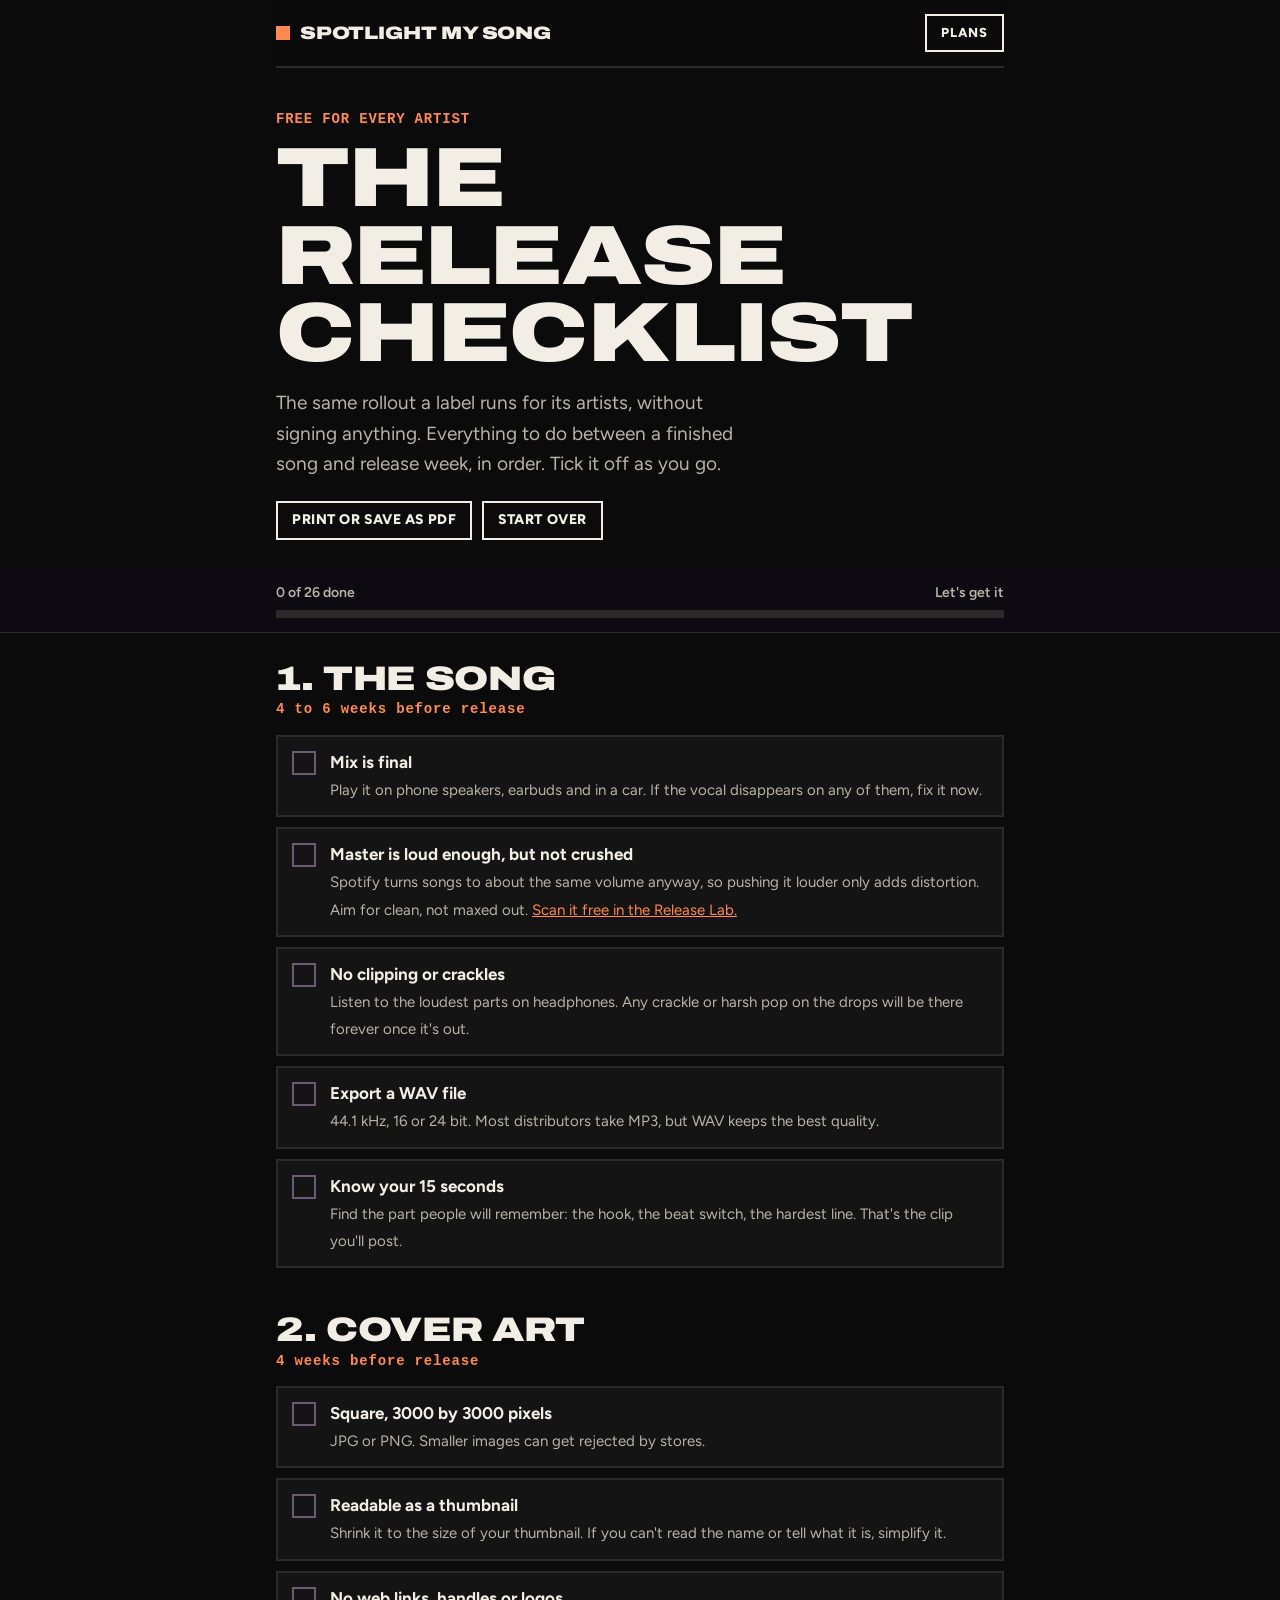
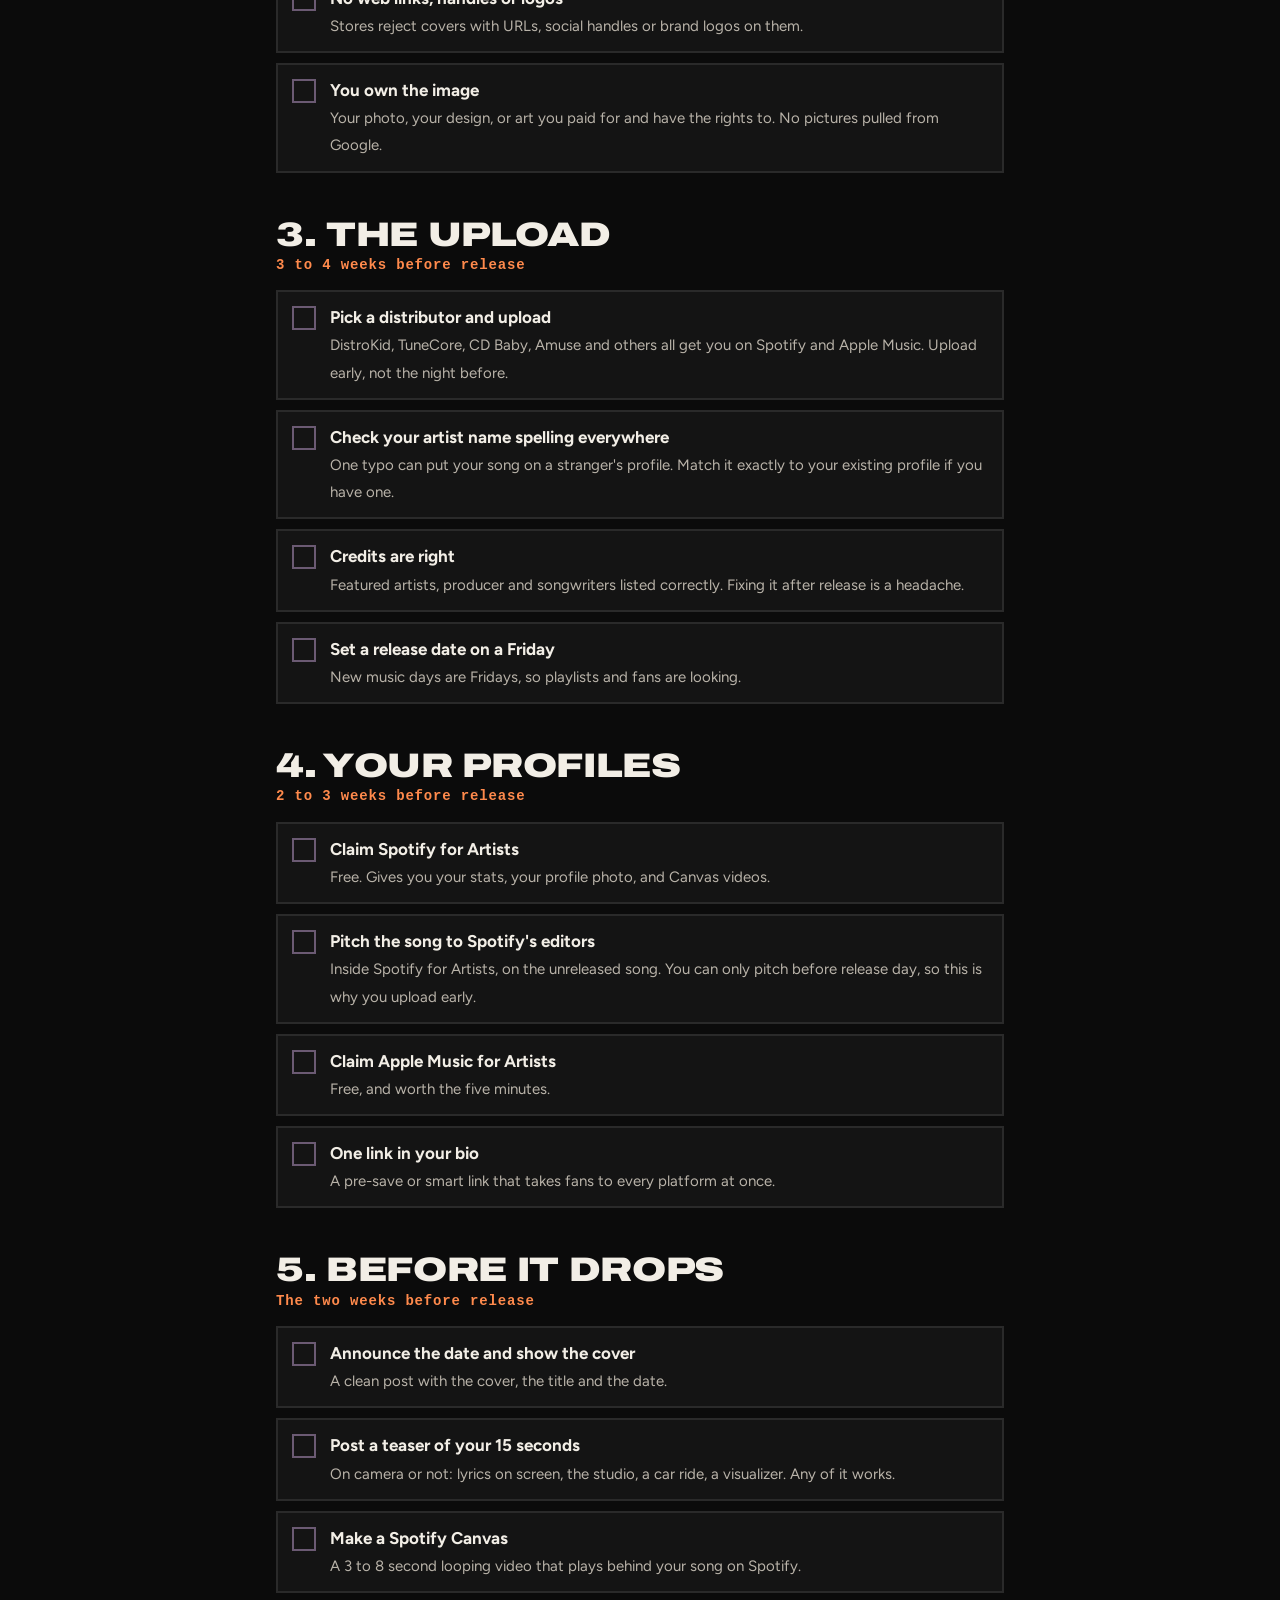
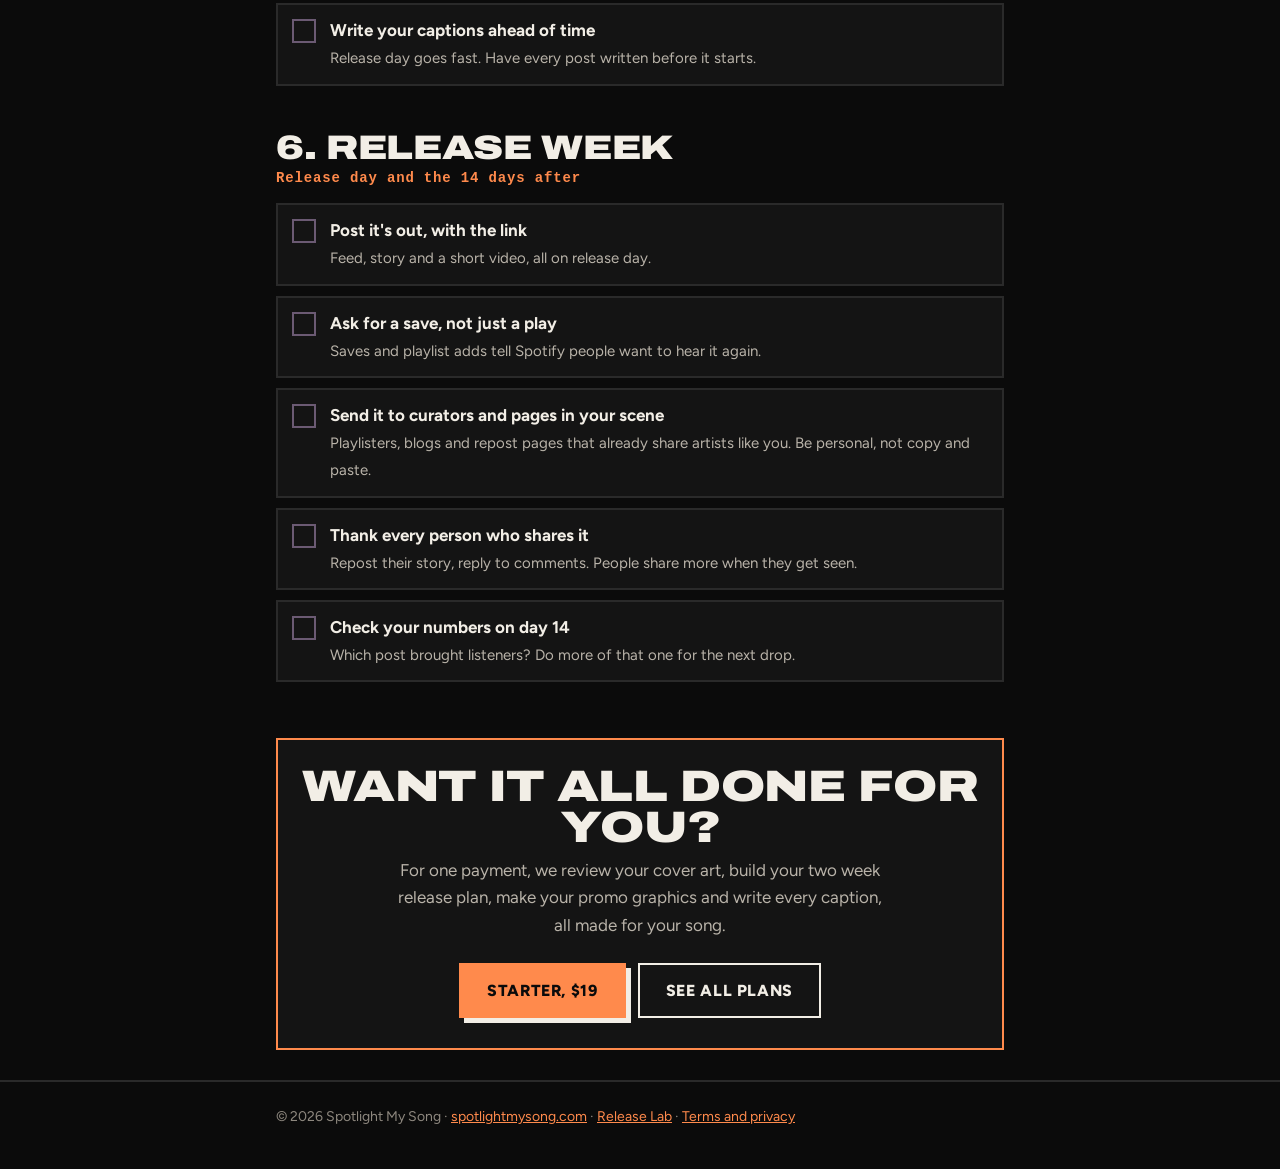
==== commit 2f983ae8: "One shared look across Lab, Checklist, Terms, Thanks and delivery pages Co-Authored-By: Claude Opus " ====
--- a/checklist/index.html
+++ b/checklist/index.html
@@ -69,6 +69,7 @@
   label.item input{border-color:#000}
 }
 </style>
+<link rel="stylesheet" href="/theme.css">
 </head>
 <body>
 <div class="wrap">
--- a/theme.css
+++ b/theme.css
@@ -0,0 +1,59 @@
+/* Shared Spotlight My Song look for every page outside the homepage.
+   Matches the homepage: flat black, cream, one orange, hard edges, offset shadows. */
+@import url("https://fonts.googleapis.com/css2?family=Archivo:wdth,wght@125,800;125,900&display=swap");
+
+:root{
+  --night:#0B0B0B;--night-2:#141414;--night-3:#1A1A1A;--card:#141414;
+  --line:#2A2A2A;--cream:#F2EEE6;--smoke:#B9B3A9;--dim:#8E887F;
+  --amber:#FF8A4C;--gold:#FF8A4C;--tungsten:#FF8A4C;--ember:#C2410C;--rose:#FF8A4C;--warn:#FF8A4C;
+  --xorange:#FF8A4C;--xpaper:#F2EEE6;
+  color-scheme:dark;
+}
+html,body{background:#0B0B0B!important;color:var(--cream)}
+body::after{opacity:.14}
+
+/* hard edges everywhere, round only where a circle means something */
+*,*::before,*::after{border-radius:0!important}
+.check,.dot,.tl li::before,.send li::before{border-radius:50%!important}
+
+/* headlines */
+.display,h1,.h2,.logo,.mod-head h2,.cta h2{font-family:Archivo,"Big Shoulders Display",Impact,sans-serif!important;font-stretch:125%;font-weight:900;letter-spacing:-.01em}
+h1{text-transform:uppercase;color:var(--cream)!important;line-height:.92}
+.kicker,.when,.mono{font-family:ui-monospace,"SFMono-Regular",Menlo,monospace!important;letter-spacing:.06em;color:var(--xorange)}
+h2{color:var(--cream)}
+a{color:var(--xorange)}
+
+/* header glow gone, flat like the homepage */
+header,.hero{background-image:none!important}
+header::before{display:none!important}
+
+/* nav */
+nav,.top{border-bottom:2px solid var(--line);background:rgba(11,11,11,.9)}
+.logo{text-transform:uppercase;font-size:18px!important;display:inline-flex;align-items:center;gap:10px;color:var(--cream)!important;text-decoration:none}
+.logo svg,.logo img{display:none!important}
+.logo::before{content:"";width:14px;height:14px;background:var(--xorange);flex:none}
+.nav-link{box-shadow:inset 0 0 0 2px var(--cream)!important;border:0!important;background:transparent!important;color:var(--cream)!important;text-transform:uppercase;font-size:13px;letter-spacing:.06em;font-weight:800}
+
+/* buttons */
+.btn,.dl,.big,.tools button{background:var(--xorange)!important;color:#0B0B0B!important;-webkit-text-fill-color:#0B0B0B!important;border:0!important;
+  box-shadow:5px 5px 0 var(--cream)!important;text-transform:uppercase;letter-spacing:.04em;font-weight:800;transition:transform .12s,box-shadow .12s}
+.btn:hover,.dl:hover,.big:hover,.tools button:hover{transform:translate(-2px,-2px);box-shadow:7px 7px 0 var(--cream)!important}
+.btn.line,.tools button{background:transparent!important;color:var(--cream)!important;-webkit-text-fill-color:var(--cream)!important;box-shadow:inset 0 0 0 2px var(--cream)!important}
+.btn.line:hover,.tools button:hover{transform:none;box-shadow:inset 0 0 0 2px var(--xorange)!important;color:var(--xorange)!important;-webkit-text-fill-color:var(--xorange)!important}
+
+/* tags and pills */
+.pill,.plan-pill,.private{background:var(--xorange)!important;color:#0B0B0B!important;-webkit-text-fill-color:#0B0B0B!important;border:0!important;text-transform:uppercase;letter-spacing:.05em;font-weight:800;font-size:12px}
+.private{background:transparent!important;color:var(--smoke)!important;-webkit-text-fill-color:var(--smoke)!important;box-shadow:inset 0 0 0 2px var(--line);text-transform:none;letter-spacing:0;font-weight:500}
+
+/* cards and boxes: flat panel with a 2px line */
+.card,.mod,.stat,.alert,.cta,label.item,.cov,.copy,.cap,.hook,.drop,.wave,.thumbs figure,.mail,.rev,.gfx figure{
+  background:#141414!important;border:0!important;box-shadow:inset 0 0 0 2px var(--line)!important}
+.drop{box-shadow:inset 0 0 0 2px var(--xorange)!important}
+.cta{box-shadow:inset 0 0 0 2px var(--xorange)!important}
+.check{background:var(--xorange)!important;box-shadow:none!important}
+
+/* progress bars */
+.bar{background:#2A2A2A!important}.bar i{background:var(--xorange)!important}
+
+input,select,textarea{border-radius:0!important}
+footer{border-top:2px solid var(--line);color:#8E887F}
